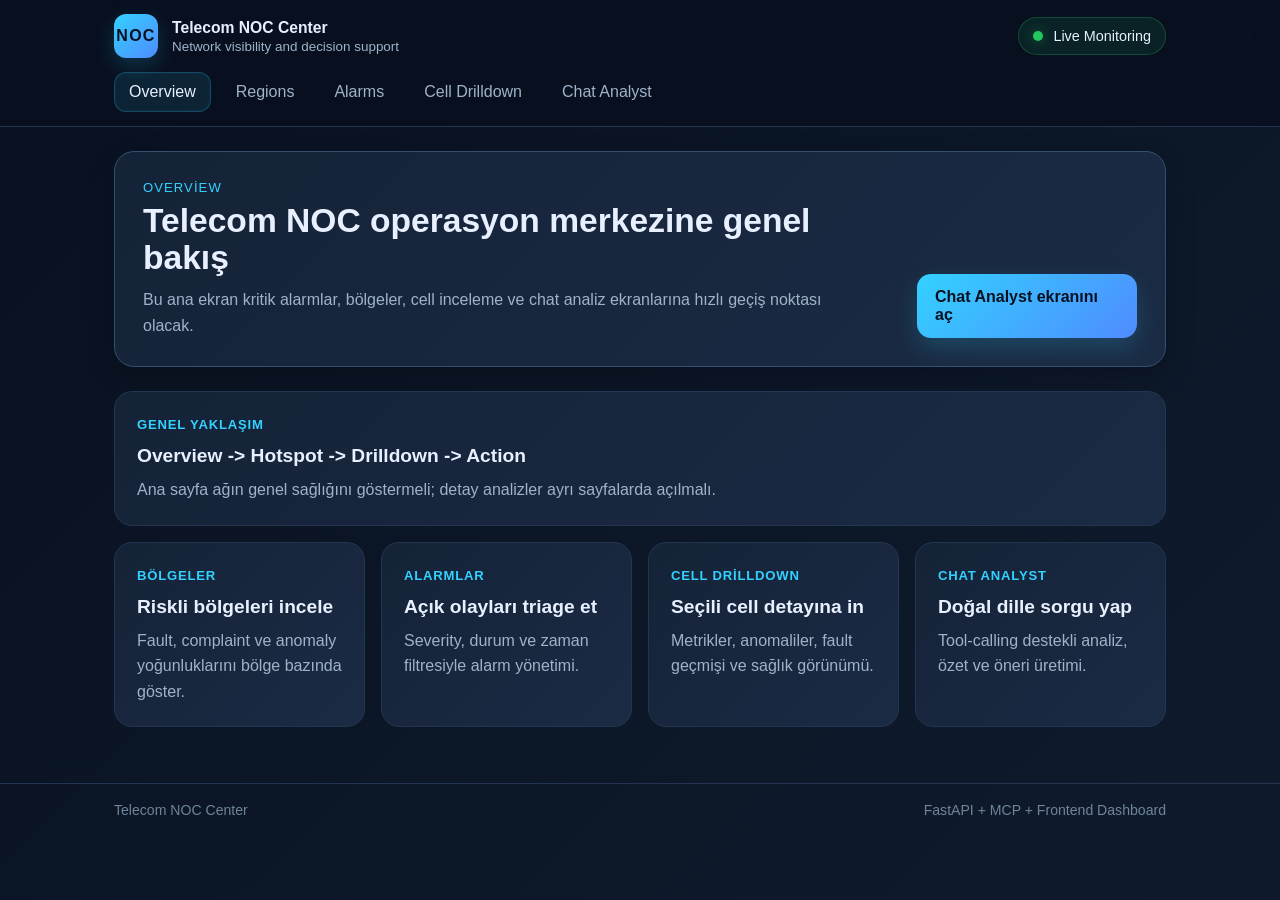
==== frontend/index.html @ d5123ab1 "refactor frontend into multi-page NOC dashboard layout" ====
<!doctype html>
<html lang="tr">

<head>
  <meta charset="UTF-8" />
  <meta name="viewport" content="width=device-width, initial-scale=1.0" />
  <title>Telecom NOC Center - Overview</title>
  <link rel="stylesheet" href="./style.css" />
</head>

<body>
  <div id="siteHeader"></div>

  <main class="container">
    <header class="page-hero">
      <div>
        <p class="eyebrow">Overview</p>
        <h1 class="page-title">Telecom NOC operasyon merkezine genel bakış</h1>
        <p class="page-description">
          Bu ana ekran kritik alarmlar, bölgeler, cell inceleme ve chat analiz ekranlarına hızlı geçiş noktası olacak.
        </p>
      </div>
      <a class="hero-link" href="./chat.html">Chat Analyst ekranını aç</a>
    </header>

    <section class="overview-grid">
      <article class="overview-card overview-card-wide">
        <p class="overview-card-label">Genel yaklaşım</p>
        <h2>Overview -> Hotspot -> Drilldown -> Action</h2>
        <p>
          Ana sayfa ağın genel sağlığını göstermeli; detay analizler ayrı sayfalarda açılmalı.
        </p>
      </article>

      <a class="overview-card page-link-card" href="./regions.html">
        <p class="overview-card-label">Bölgeler</p>
        <h2>Riskli bölgeleri incele</h2>
        <p>Fault, complaint ve anomaly yoğunluklarını bölge bazında göster.</p>
      </a>

      <a class="overview-card page-link-card" href="./alarms.html">
        <p class="overview-card-label">Alarmlar</p>
        <h2>Açık olayları triage et</h2>
        <p>Severity, durum ve zaman filtresiyle alarm yönetimi.</p>
      </a>

      <a class="overview-card page-link-card" href="./cell.html">
        <p class="overview-card-label">Cell Drilldown</p>
        <h2>Seçili cell detayına in</h2>
        <p>Metrikler, anomaliler, fault geçmişi ve sağlık görünümü.</p>
      </a>

      <a class="overview-card page-link-card" href="./chat.html">
        <p class="overview-card-label">Chat Analyst</p>
        <h2>Doğal dille sorgu yap</h2>
        <p>Tool-calling destekli analiz, özet ve öneri üretimi.</p>
      </a>
    </section>
  </main>

  <div id="siteFooter"></div>

  <script src="./js/main.js"></script>
</body>

</html>
---- frontend/style.css ----
* {
  box-sizing: border-box;
}

:root {
  --bg-main: #081120;
  --bg-surface: #0f1b2d;
  --bg-panel: #152338;
  --bg-panel-2: #1b2b44;
  --bg-panel-3: #24364f;

  --text-primary: #e8f0ff;
  --text-secondary: #9fb3c8;
  --text-muted: #6f849a;

  --accent-cyan: #33d1ff;
  --accent-blue: #4f8cff;
  --accent-indigo: #7a8cff;

  --success: #22c55e;
  --warning: #f59e0b;
  --major: #f97316;
  --critical: #ef4444;

  --border: #24364f;
  --border-strong: #35506f;

  --glow-cyan: rgba(51, 209, 255, 0.18);
  --glow-red: rgba(239, 68, 68, 0.18);
  --glow-orange: rgba(249, 115, 22, 0.18);
}

body {
  margin: 0;
  font-family: 'Segoe UI', Tahoma, Geneva, Verdana, sans-serif;
  background: linear-gradient(135deg, var(--bg-main) 0%, var(--bg-surface) 100%);
  color: var(--text-primary);
  min-height: 100vh;
}

.site-header {
  position: sticky;
  top: 0;
  z-index: 50;
  backdrop-filter: blur(12px);
  background: rgba(8, 17, 32, 0.88);
  border-bottom: 1px solid var(--border);
}

.site-header-inner {
  max-width: 1100px;
  margin: 0 auto;
  padding: 14px 24px;
  display: flex;
  align-items: center;
  justify-content: space-between;
  gap: 16px;
}

.brand {
  display: flex;
  align-items: center;
  gap: 14px;
  text-decoration: none;
  color: var(--text-primary);
}

.brand-mark {
  width: 44px;
  height: 44px;
  display: inline-flex;
  align-items: center;
  justify-content: center;
  border-radius: 12px;
  background: linear-gradient(135deg, var(--accent-cyan) 0%, var(--accent-blue) 100%);
  color: var(--bg-main);
  font-weight: 800;
  letter-spacing: 0.08em;
  box-shadow: 0 8px 20px var(--glow-cyan);
}

.brand-copy {
  display: flex;
  flex-direction: column;
  gap: 2px;
}

.brand-copy strong {
  font-size: 0.98rem;
}

.brand-copy span {
  font-size: 0.84rem;
  color: var(--text-secondary);
}

.status-chip {
  display: inline-flex;
  align-items: center;
  gap: 10px;
  padding: 10px 14px;
  border-radius: 999px;
  border: 1px solid rgba(34, 197, 94, 0.28);
  background: rgba(34, 197, 94, 0.1);
  color: var(--text-primary);
  font-size: 0.9rem;
}

.status-dot {
  width: 10px;
  height: 10px;
  border-radius: 50%;
  background: var(--success);
  box-shadow: 0 0 14px rgba(34, 197, 94, 0.5);
}

.top-nav {
  max-width: 1100px;
  margin: 0 auto;
  padding: 0 24px 14px;
  display: flex;
  flex-wrap: wrap;
  gap: 10px;
}

.top-nav a {
  text-decoration: none;
  color: var(--text-secondary);
  padding: 10px 14px;
  border-radius: 12px;
  border: 1px solid transparent;
  transition: all 0.2s ease;
}

.top-nav a:hover,
.top-nav a.active {
  color: var(--text-primary);
  background: rgba(51, 209, 255, 0.1);
  border-color: rgba(51, 209, 255, 0.22);
  box-shadow: inset 0 0 0 1px rgba(51, 209, 255, 0.04);
}

.container {
  max-width: 1100px;
  margin: 0 auto;
  padding: 24px;
}

.page-hero {
  display: flex;
  justify-content: space-between;
  align-items: flex-end;
  gap: 24px;
  padding: 28px;
  margin-bottom: 24px;
  background: linear-gradient(135deg, var(--bg-panel) 0%, var(--bg-panel-2) 100%);
  border: 1px solid var(--border-strong);
  border-radius: 20px;
  box-shadow: 0 10px 30px rgba(0, 0, 0, 0.2);
}

.eyebrow {
  margin: 0 0 8px;
  color: var(--accent-cyan);
  font-size: 0.82rem;
  letter-spacing: 0.08em;
  text-transform: uppercase;
}

.page-title {
  margin: 0 0 10px;
  font-size: 2.1rem;
  line-height: 1.1;
}

.page-description {
  margin: 0;
  max-width: 700px;
  color: var(--text-secondary);
  line-height: 1.6;
}

.hero-link {
  display: inline-flex;
  align-items: center;
  justify-content: center;
  min-width: 220px;
  padding: 14px 18px;
  border-radius: 14px;
  text-decoration: none;
  color: var(--bg-main);
  background: linear-gradient(135deg, var(--accent-cyan) 0%, var(--accent-blue) 100%);
  font-weight: 700;
  box-shadow: 0 10px 24px var(--glow-cyan);
}

.overview-grid {
  display: grid;
  grid-template-columns: repeat(auto-fit, minmax(240px, 1fr));
  gap: 16px;
}

.overview-card {
  display: block;
  padding: 22px;
  border-radius: 18px;
  background: linear-gradient(135deg, var(--bg-panel) 0%, var(--bg-panel-2) 100%);
  border: 1px solid var(--border);
  color: var(--text-primary);
  text-decoration: none;
  transition: transform 0.2s ease, border-color 0.2s ease, box-shadow 0.2s ease;
}

.overview-card:hover {
  transform: translateY(-2px);
  border-color: var(--border-strong);
  box-shadow: 0 14px 28px rgba(0, 0, 0, 0.18);
}

.overview-card h2 {
  margin: 0 0 10px;
  font-size: 1.2rem;
}

.overview-card p {
  margin: 0;
  color: var(--text-secondary);
  line-height: 1.6;
}

.overview-card-label {
  margin-bottom: 10px !important;
  color: var(--accent-cyan) !important;
  font-size: 0.82rem;
  font-weight: 700;
  letter-spacing: 0.06em;
  text-transform: uppercase;
}

.overview-card-wide {
  grid-column: 1 / -1;
}

.page-link-card {
  cursor: pointer;
}

.site-footer {
  border-top: 1px solid var(--border);
  margin-top: 32px;
}

.site-footer-inner {
  max-width: 1100px;
  margin: 0 auto;
  padding: 18px 24px 28px;
  display: flex;
  justify-content: space-between;
  gap: 12px;
  color: var(--text-muted);
  font-size: 0.88rem;
}

.header {
  text-align: center;
  margin-bottom: 24px;
  padding: 20px;
  background: linear-gradient(135deg, var(--bg-panel) 0%, var(--bg-panel-2) 100%);
  border-radius: 16px;
  border: 1px solid var(--border-strong);
  box-shadow: 0 10px 30px var(--glow-cyan);
}

h1 {
  margin: 0 0 8px;
  font-size: 2rem;
  font-weight: 600;
}

.subtitle {
  margin: 0;
  opacity: 0.9;
  font-size: 1rem;
}

.examples {
  display: flex;
  flex-wrap: wrap;
  gap: 8px;
  margin-bottom: 16px;
  padding: 12px;
  background: rgba(21, 35, 56, 0.92);
  border: 1px solid var(--border);
  border-radius: 12px;
  align-items: center;
}

.example-label {
  font-size: 0.9rem;
  opacity: 0.8;
  margin-right: 8px;
}

.example-btn {
  background: rgba(51, 209, 255, 0.1);
  border: 1px solid rgba(51, 209, 255, 0.24);
  color: var(--accent-cyan);
  padding: 6px 12px;
  border-radius: 20px;
  cursor: pointer;
  font-size: 0.85rem;
  transition: all 0.2s;
}

.example-btn:hover {
  background: rgba(51, 209, 255, 0.16);
  border-color: rgba(51, 209, 255, 0.42);
  transform: translateY(-1px);
}

.chat-box {
  height: 550px;
  overflow-y: auto;
  border: 1px solid var(--border);
  border-radius: 16px;
  background: var(--bg-surface);
  padding: 16px;
  margin-bottom: 16px;
  box-shadow: inset 0 2px 10px rgba(0, 0, 0, 0.3);
}

.chat-box::-webkit-scrollbar {
  width: 8px;
}

.chat-box::-webkit-scrollbar-track {
  background: var(--bg-panel);
  border-radius: 4px;
}

.chat-box::-webkit-scrollbar-thumb {
  background: var(--accent-blue);
  border-radius: 4px;
}

.msg {
  border-radius: 12px;
  padding: 12px 16px;
  margin: 12px 0;
  line-height: 1.5;
  animation: slideIn 0.3s ease-out;
}

@keyframes slideIn {
  from {
    opacity: 0;
    transform: translateY(10px);
  }

  to {
    opacity: 1;
    transform: translateY(0);
  }
}

.user {
  background: linear-gradient(135deg, var(--bg-panel-2) 0%, var(--accent-blue) 100%);
  margin-left: 20%;
  box-shadow: 0 2px 8px var(--glow-cyan);
}

.bot {
  background: var(--bg-panel);
  margin-right: 20%;
  border: 1px solid var(--border);
}

.summary {
  background: linear-gradient(135deg, rgba(34, 197, 94, 0.22) 0%, rgba(34, 197, 94, 0.12) 100%);
  padding: 16px;
  border-radius: 12px;
  margin: 16px 0;
  border: 1px solid rgba(34, 197, 94, 0.25);
  border-left: 4px solid var(--success);
  box-shadow: 0 2px 8px rgba(34, 197, 94, 0.16);
}

.summary-title {
  font-weight: 600;
  font-size: 1.1rem;
  margin-bottom: 8px;
  display: flex;
  align-items: center;
  gap: 8px;
}

.summary-text {
  opacity: 0.95;
  font-size: 0.95rem;
}

.anomaly-grid {
  display: grid;
  grid-template-columns: repeat(auto-fill, minmax(320px, 1fr));
  gap: 12px;
  margin-top: 12px;
}

.anomaly-card {
  background: linear-gradient(135deg, var(--bg-panel) 0%, var(--bg-panel-2) 100%);
  border-radius: 12px;
  padding: 16px;
  border-left: 4px solid;
  box-shadow: 0 2px 8px rgba(0, 0, 0, 0.3);
  transition: transform 0.2s;
}

.anomaly-card:hover {
  transform: translateY(-2px);
}

.anomaly-card.critical {
  border-left-color: var(--critical);
  background: linear-gradient(135deg, rgba(239, 68, 68, 0.2) 0%, rgba(127, 29, 29, 0.45) 100%);
}

.anomaly-card.major {
  border-left-color: var(--major);
  background: linear-gradient(135deg, rgba(249, 115, 22, 0.18) 0%, rgba(124, 45, 18, 0.42) 100%);
}

.anomaly-card.minor {
  border-left-color: var(--warning);
  background: linear-gradient(135deg, rgba(245, 158, 11, 0.16) 0%, rgba(113, 63, 18, 0.38) 100%);
}

.anomaly-card.warning {
  border-left-color: var(--accent-blue);
  background: linear-gradient(135deg, var(--bg-panel) 0%, var(--bg-panel-3) 100%);
}

.anomaly-header {
  display: flex;
  justify-content: space-between;
  align-items: center;
  margin-bottom: 12px;
}

.cell-id {
  font-weight: 600;
  font-size: 1.1rem;
  color: var(--accent-cyan);
  display: block;
  margin-bottom: 4px;
}

.region-tag {
  font-size: 0.85rem;
  color: var(--text-secondary);
  font-weight: 400;
}

.severity-badge {
  padding: 4px 10px;
  border-radius: 12px;
  font-size: 0.75rem;
  font-weight: 600;
  text-transform: uppercase;
}

.severity-badge.critical {
  background: var(--critical);
  color: var(--text-primary);
}

.severity-badge.major {
  background: var(--major);
  color: var(--text-primary);
}

.severity-badge.minor {
  background: var(--warning);
  color: var(--bg-main);
}

.severity-badge.warning {
  background: var(--accent-blue);
  color: var(--text-primary);
}

.anomaly-info {
  font-size: 0.9rem;
  line-height: 1.6;
}

.info-row {
  display: flex;
  margin: 6px 0;
  gap: 8px;
}

.info-label {
  opacity: 0.7;
  min-width: 100px;
}

.info-value {
  font-weight: 500;
  color: #93c5fd;
}

.root-cause {
  margin-top: 12px;
  padding: 10px;
  background: rgba(0, 0, 0, 0.3);
  border-radius: 8px;
  font-size: 0.85rem;
  border-left: 3px solid #f59e0b;
}

.root-cause-label {
  font-weight: 600;
  color: #fbbf24;
  margin-bottom: 4px;
}

.triggered-metrics {
  display: flex;
  flex-wrap: wrap;
  gap: 6px;
  margin-top: 8px;
}

.metric-tag {
  background: rgba(59, 130, 246, 0.2);
  border: 1px solid rgba(59, 130, 246, 0.4);
  padding: 4px 8px;
  border-radius: 6px;
  font-size: 0.75rem;
  color: #93c5fd;
  transition: all 0.2s;
}

.metric-tag.highlighted {
  background: rgba(251, 191, 36, 0.3);
  border: 2px solid #fbbf24;
  color: #fde047;
  font-weight: 600;
  transform: scale(1.05);
}

.metric-highlight {
  background: linear-gradient(135deg, rgba(251, 191, 36, 0.2) 0%, rgba(245, 158, 11, 0.2) 100%);
  border: 2px solid #fbbf24;
  border-radius: 10px;
  padding: 12px;
  margin-bottom: 12px;
  text-align: center;
}

.metric-highlight-label {
  font-size: 0.85rem;
  color: #fbbf24;
  font-weight: 600;
  margin-bottom: 4px;
  text-transform: uppercase;
  letter-spacing: 0.5px;
}

.metric-highlight-value {
  font-size: 1.5rem;
  font-weight: 700;
  color: #fde047;
}

.no-data {
  text-align: center;
  padding: 40px;
  opacity: 0.6;
  font-size: 1.1rem;
}

.chat-form {
  display: grid;
  grid-template-columns: 1fr 80px 120px;
  gap: 10px;
  background: #1a2738;
  padding: 16px;
  border-radius: 16px;
  box-shadow: 0 -2px 10px rgba(0, 0, 0, 0.3);
}

input {
  border-radius: 10px;
  border: 2px solid #2f4371;
  padding: 12px 16px;
  background: #0f1825;
  color: #eaf0ff;
  font-size: 0.95rem;
  transition: border-color 0.2s;
}

input:focus {
  outline: none;
  border-color: #3b82f6;
}

input::placeholder {
  color: #6b7280;
}

button {
  background: linear-gradient(135deg, #2563eb 0%, #3b82f6 100%);
  color: #fff;
  cursor: pointer;
  border: none;
  border-radius: 10px;
  padding: 12px 20px;
  font-weight: 600;
  font-size: 0.95rem;
  transition: all 0.2s;
  display: flex;
  align-items: center;
  justify-content: center;
  gap: 8px;
  box-shadow: 0 2px 8px rgba(59, 130, 246, 0.3);
}

button:hover {
  background: linear-gradient(135deg, #1e40af 0%, #2563eb 100%);
  transform: translateY(-1px);
  box-shadow: 0 4px 12px rgba(59, 130, 246, 0.4);
}

button:active {
  transform: translateY(0);
}

.btn-icon {
  font-size: 1.2rem;
}

.loading {
  display: inline-block;
  width: 16px;
  height: 16px;
  border: 2px solid rgba(255, 255, 255, 0.3);
  border-top-color: white;
  border-radius: 50%;
  animation: spin 0.8s linear infinite;
}

@keyframes spin {
  to {
    transform: rotate(360deg);
  }
}

/* ── Metrik Kartları ─────────────────────────────────────── */
.metric-card {
  background: linear-gradient(135deg, #1e293b 0%, #334155 100%);
  border-radius: 12px;
  padding: 16px;
  border-left: 4px solid #3b82f6;
  box-shadow: 0 2px 8px rgba(0, 0, 0, 0.3);
  transition: transform 0.2s;
}

.metric-card:hover {
  transform: translateY(-2px);
}

.metric-card-header {
  display: flex;
  align-items: center;
  gap: 10px;
  margin-bottom: 12px;
  flex-wrap: wrap;
}

.slice-badge {
  background: rgba(99, 102, 241, 0.3);
  border: 1px solid rgba(99, 102, 241, 0.5);
  color: #a5b4fc;
  padding: 2px 8px;
  border-radius: 10px;
  font-size: 0.75rem;
  font-weight: 600;
}

.metric-time {
  margin-left: auto;
  font-size: 0.78rem;
  color: #64748b;
}

.metric-rows {
  display: flex;
  flex-direction: column;
  gap: 6px;
  margin-top: 8px;
}

.metric-row {
  display: flex;
  justify-content: space-between;
  align-items: center;
  padding: 6px 10px;
  border-radius: 8px;
  background: rgba(255, 255, 255, 0.04);
  font-size: 0.88rem;
}

.metric-row-main {
  background: rgba(251, 191, 36, 0.15);
  border: 1px solid rgba(251, 191, 36, 0.4);
}

.metric-row-label {
  color: #94a3b8;
}

.metric-row-value {
  font-weight: 600;
  color: #e2e8f0;
}

.metric-row-main .metric-row-label {
  color: #fbbf24;
}

.metric-row-main .metric-row-value {
  color: #fde047;
  font-size: 1rem;
}

/* ── Bölge Sıralaması ────────────────────────────────────── */
.region-ranking {
  display: flex;
  flex-direction: column;
  gap: 12px;
  margin-top: 12px;
}

.rank-row {
  background: linear-gradient(135deg, #1e293b 0%, #334155 100%);
  border-radius: 12px;
  padding: 14px 16px;
  border-left: 4px solid #f59e0b;
}

.rank-header {
  display: flex;
  align-items: center;
  gap: 10px;
  margin-bottom: 8px;
}

.rank-medal {
  font-size: 1.3rem;
  min-width: 28px;
}

.rank-region {
  font-weight: 600;
  font-size: 1rem;
  color: #e2e8f0;
  flex: 1;
}

.rank-count {
  font-weight: 700;
  color: #fbbf24;
  font-size: 0.95rem;
}

.rank-bar-bg {
  background: rgba(255, 255, 255, 0.08);
  border-radius: 6px;
  height: 8px;
  overflow: hidden;
  margin-bottom: 8px;
}

.rank-bar {
  height: 100%;
  background: linear-gradient(90deg, #f59e0b, #fbbf24);
  border-radius: 6px;
  transition: width 0.6s ease;
}

.rank-breakdown {
  display: flex;
  gap: 8px;
  flex-wrap: wrap;
}

.rank-badge {
  padding: 3px 8px;
  border-radius: 8px;
  font-size: 0.75rem;
  font-weight: 600;
}

.rank-badge.critical {
  background: rgba(220, 38, 38, 0.3);
  color: #fca5a5;
}

.rank-badge.major {
  background: rgba(245, 158, 11, 0.3);
  color: #fcd34d;
}

.rank-badge.minor {
  background: rgba(234, 179, 8, 0.3);
  color: #fde047;
}

/* ── Şikayet Kartı ───────────────────────────────────────── */
.complaint-card {
  display: flex;
  align-items: flex-start;
  gap: 12px;
  background: linear-gradient(135deg, #1e293b 0%, #2d3f5f 100%);
  border-radius: 12px;
  padding: 14px 16px;
  border-left: 4px solid #3b82f6;
  box-shadow: 0 2px 8px rgba(0, 0, 0, 0.3);
  transition: transform 0.2s;
}

.complaint-card:hover {
  transform: translateY(-2px);
}

.complaint-icon {
  font-size: 1.5rem;
  margin-top: 2px;
}

.complaint-body {
  flex: 1;
}

.complaint-issue {
  font-weight: 600;
  font-size: 0.95rem;
  color: #e2e8f0;
  margin-bottom: 6px;
}

.complaint-meta {
  display: flex;
  flex-wrap: wrap;
  gap: 10px;
  font-size: 0.78rem;
  color: #64748b;
}

/* ── Şikayet Nedeni Sıralaması ───────────────────────────── */
.issue-ranking {
  display: flex;
  flex-direction: column;
  gap: 10px;
  margin-top: 12px;
}

.issue-row {
  background: linear-gradient(135deg, #1e293b 0%, #334155 100%);
  border-radius: 12px;
  padding: 14px 16px;
  border-left: 4px solid #3b82f6;
}

.issue-header {
  display: flex;
  align-items: center;
  gap: 8px;
  margin-bottom: 8px;
}

.issue-icon {
  font-size: 1.1rem;
}

.issue-name {
  flex: 1;
  font-weight: 600;
  color: #e2e8f0;
  font-size: 0.95rem;
}

.issue-count {
  font-weight: 700;
  color: #60a5fa;
  font-size: 0.9rem;
}

.issue-bar {
  height: 100%;
  background: linear-gradient(90deg, #3b82f6, #60a5fa);
  border-radius: 6px;
  transition: width 0.6s ease;
}

.issue-dates {
  font-size: 0.75rem;
  color: #475569;
  margin-top: 6px;
}

/* ── Bölgeye Göre İstasyon Grupları ─────────────────────── */
.station-region-list {
  display: flex;
  flex-direction: column;
  gap: 10px;
  margin-top: 12px;
}

.station-region-block {
  background: linear-gradient(135deg, #1e293b 0%, #334155 100%);
  border-radius: 12px;
  padding: 14px 16px;
  border-left: 4px solid #3b82f6;
}

.station-region-header {
  display: flex;
  justify-content: space-between;
  align-items: center;
  margin-bottom: 10px;
  flex-wrap: wrap;
  gap: 8px;
}

.station-region-name {
  font-weight: 600;
  font-size: 1rem;
  color: #e2e8f0;
}

.station-region-badge {
  padding: 4px 10px;
  border-radius: 10px;
  font-size: 0.78rem;
  font-weight: 600;
}

.station-chips {
  display: flex;
  flex-wrap: wrap;
  gap: 6px;
}

.station-chip {
  background: rgba(59, 130, 246, 0.15);
  border: 1px solid rgba(59, 130, 246, 0.35);
  color: #93c5fd;
  padding: 4px 10px;
  border-radius: 8px;
  font-size: 0.8rem;
  font-weight: 500;
}
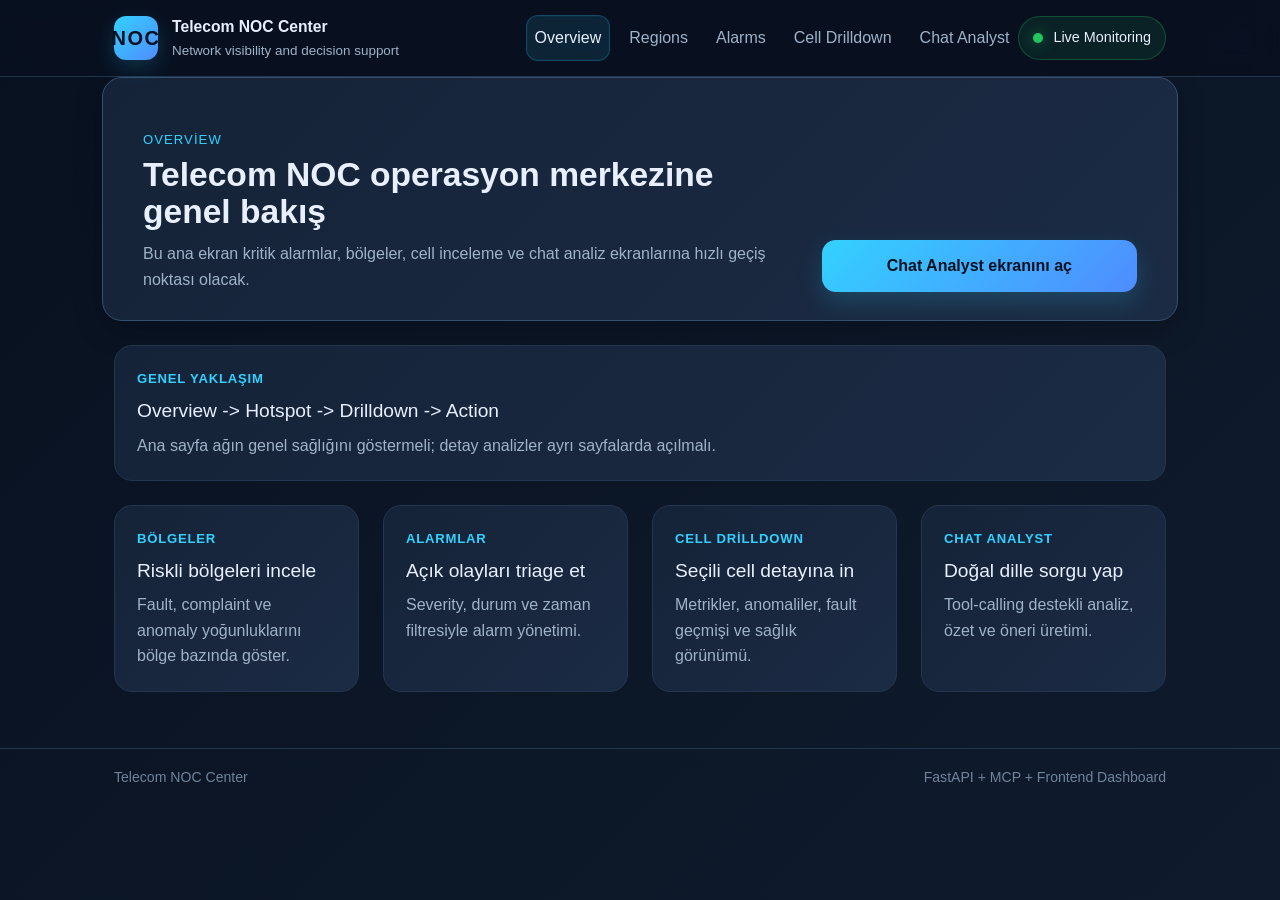
==== commit 6e9ace73: "refactor frontend added boostrap5" ====
--- a/frontend/index.html
+++ b/frontend/index.html
@@ -5,61 +5,78 @@
   <meta charset="UTF-8" />
   <meta name="viewport" content="width=device-width, initial-scale=1.0" />
   <title>Telecom NOC Center - Overview</title>
+  <link
+    href="https://cdn.jsdelivr.net/npm/bootstrap@5.3.3/dist/css/bootstrap.min.css"
+    rel="stylesheet"
+  />
   <link rel="stylesheet" href="./style.css" />
 </head>
 
 <body>
   <div id="siteHeader"></div>
 
-  <main class="container">
-    <header class="page-hero">
-      <div>
+  <main class="container py-4">
+    <header class="page-hero row align-items-end g-4">
+      <div class="col-lg-8">
         <p class="eyebrow">Overview</p>
         <h1 class="page-title">Telecom NOC operasyon merkezine genel bakış</h1>
         <p class="page-description">
           Bu ana ekran kritik alarmlar, bölgeler, cell inceleme ve chat analiz ekranlarına hızlı geçiş noktası olacak.
         </p>
       </div>
-      <a class="hero-link" href="./chat.html">Chat Analyst ekranını aç</a>
+      <div class="col-lg-4 d-flex justify-content-lg-end">
+        <a class="hero-link w-100 w-lg-auto" href="./chat.html">Chat Analyst ekranını aç</a>
+      </div>
     </header>
 
-    <section class="overview-grid">
-      <article class="overview-card overview-card-wide">
-        <p class="overview-card-label">Genel yaklaşım</p>
-        <h2>Overview -> Hotspot -> Drilldown -> Action</h2>
-        <p>
-          Ana sayfa ağın genel sağlığını göstermeli; detay analizler ayrı sayfalarda açılmalı.
-        </p>
-      </article>
+    <section class="row g-4">
+      <div class="col-12">
+        <article class="overview-card">
+          <p class="overview-card-label">Genel yaklaşım</p>
+          <h2>Overview -> Hotspot -> Drilldown -> Action</h2>
+          <p>
+            Ana sayfa ağın genel sağlığını göstermeli; detay analizler ayrı sayfalarda açılmalı.
+          </p>
+        </article>
+      </div>
 
-      <a class="overview-card page-link-card" href="./regions.html">
-        <p class="overview-card-label">Bölgeler</p>
-        <h2>Riskli bölgeleri incele</h2>
-        <p>Fault, complaint ve anomaly yoğunluklarını bölge bazında göster.</p>
-      </a>
+      <div class="col-md-6 col-xl-3">
+        <a class="overview-card page-link-card h-100" href="./regions.html">
+          <p class="overview-card-label">Bölgeler</p>
+          <h2>Riskli bölgeleri incele</h2>
+          <p>Fault, complaint ve anomaly yoğunluklarını bölge bazında göster.</p>
+        </a>
+      </div>
 
-      <a class="overview-card page-link-card" href="./alarms.html">
-        <p class="overview-card-label">Alarmlar</p>
-        <h2>Açık olayları triage et</h2>
-        <p>Severity, durum ve zaman filtresiyle alarm yönetimi.</p>
-      </a>
+      <div class="col-md-6 col-xl-3">
+        <a class="overview-card page-link-card h-100" href="./alarms.html">
+          <p class="overview-card-label">Alarmlar</p>
+          <h2>Açık olayları triage et</h2>
+          <p>Severity, durum ve zaman filtresiyle alarm yönetimi.</p>
+        </a>
+      </div>
 
-      <a class="overview-card page-link-card" href="./cell.html">
-        <p class="overview-card-label">Cell Drilldown</p>
-        <h2>Seçili cell detayına in</h2>
-        <p>Metrikler, anomaliler, fault geçmişi ve sağlık görünümü.</p>
-      </a>
+      <div class="col-md-6 col-xl-3">
+        <a class="overview-card page-link-card h-100" href="./cell.html">
+          <p class="overview-card-label">Cell Drilldown</p>
+          <h2>Seçili cell detayına in</h2>
+          <p>Metrikler, anomaliler, fault geçmişi ve sağlık görünümü.</p>
+        </a>
+      </div>
 
-      <a class="overview-card page-link-card" href="./chat.html">
-        <p class="overview-card-label">Chat Analyst</p>
-        <h2>Doğal dille sorgu yap</h2>
-        <p>Tool-calling destekli analiz, özet ve öneri üretimi.</p>
-      </a>
+      <div class="col-md-6 col-xl-3">
+        <a class="overview-card page-link-card h-100" href="./chat.html">
+          <p class="overview-card-label">Chat Analyst</p>
+          <h2>Doğal dille sorgu yap</h2>
+          <p>Tool-calling destekli analiz, özet ve öneri üretimi.</p>
+        </a>
+      </div>
     </section>
   </main>
 
   <div id="siteFooter"></div>
 
+  <script src="https://cdn.jsdelivr.net/npm/bootstrap@5.3.3/dist/js/bootstrap.bundle.min.js"></script>
   <script src="./js/main.js"></script>
 </body>
 
--- a/frontend/style.css
+++ b/frontend/style.css
@@ -50,11 +50,7 @@
 .site-header-inner {
   max-width: 1100px;
   margin: 0 auto;
-  padding: 14px 24px;
-  display: flex;
-  align-items: center;
-  justify-content: space-between;
-  gap: 16px;
+  padding: 10px 24px;
 }
 
 .brand {
@@ -62,6 +58,10 @@
   align-items: center;
   gap: 14px;
   text-decoration: none;
+  color: var(--text-primary);
+}
+
+.brand:hover {
   color: var(--text-primary);
 }
 
@@ -106,6 +106,23 @@
   font-size: 0.9rem;
 }
 
+.noc-navbar {
+  padding: 0;
+}
+
+.noc-navbar-toggler {
+  border-color: var(--border);
+  background: rgba(51, 209, 255, 0.08);
+}
+
+.noc-navbar-toggler:focus {
+  box-shadow: 0 0 0 0.2rem rgba(51, 209, 255, 0.18);
+}
+
+.noc-navbar .navbar-toggler-icon {
+  filter: invert(1) brightness(1.6);
+}
+
 .status-dot {
   width: 10px;
   height: 10px;
@@ -115,15 +132,13 @@
 }
 
 .top-nav {
-  max-width: 1100px;
-  margin: 0 auto;
-  padding: 0 24px 14px;
   display: flex;
   flex-wrap: wrap;
   gap: 10px;
 }
 
-.top-nav a {
+.top-nav a,
+.top-nav .nav-link {
   text-decoration: none;
   color: var(--text-secondary);
   padding: 10px 14px;
@@ -133,7 +148,9 @@
 }
 
 .top-nav a:hover,
-.top-nav a.active {
+.top-nav a.active,
+.top-nav .nav-link:hover,
+.top-nav .nav-link.active {
   color: var(--text-primary);
   background: rgba(51, 209, 255, 0.1);
   border-color: rgba(51, 209, 255, 0.22);
@@ -147,10 +164,6 @@
 }
 
 .page-hero {
-  display: flex;
-  justify-content: space-between;
-  align-items: flex-end;
-  gap: 24px;
   padding: 28px;
   margin-bottom: 24px;
   background: linear-gradient(135deg, var(--bg-panel) 0%, var(--bg-panel-2) 100%);
@@ -194,6 +207,11 @@
   box-shadow: 0 10px 24px var(--glow-cyan);
 }
 
+.hero-link:hover {
+  color: var(--bg-main);
+  transform: translateY(-1px);
+}
+
 .overview-grid {
   display: grid;
   grid-template-columns: repeat(auto-fit, minmax(240px, 1fr));
@@ -245,6 +263,10 @@
   cursor: pointer;
 }
 
+.page-link-card.h-100 {
+  display: block;
+}
+
 .site-footer {
   border-top: 1px solid var(--border);
   margin-top: 32px;
@@ -259,6 +281,29 @@
   gap: 12px;
   color: var(--text-muted);
   font-size: 0.88rem;
+}
+
+@media (max-width: 991.98px) {
+  .site-header-inner {
+    padding: 10px 16px;
+  }
+
+  .top-nav {
+    padding-top: 14px;
+    gap: 8px;
+  }
+
+  .top-nav .nav-link {
+    width: 100%;
+  }
+
+  .page-hero {
+    padding: 22px;
+  }
+
+  .page-title {
+    font-size: 1.8rem;
+  }
 }
 
 .header {
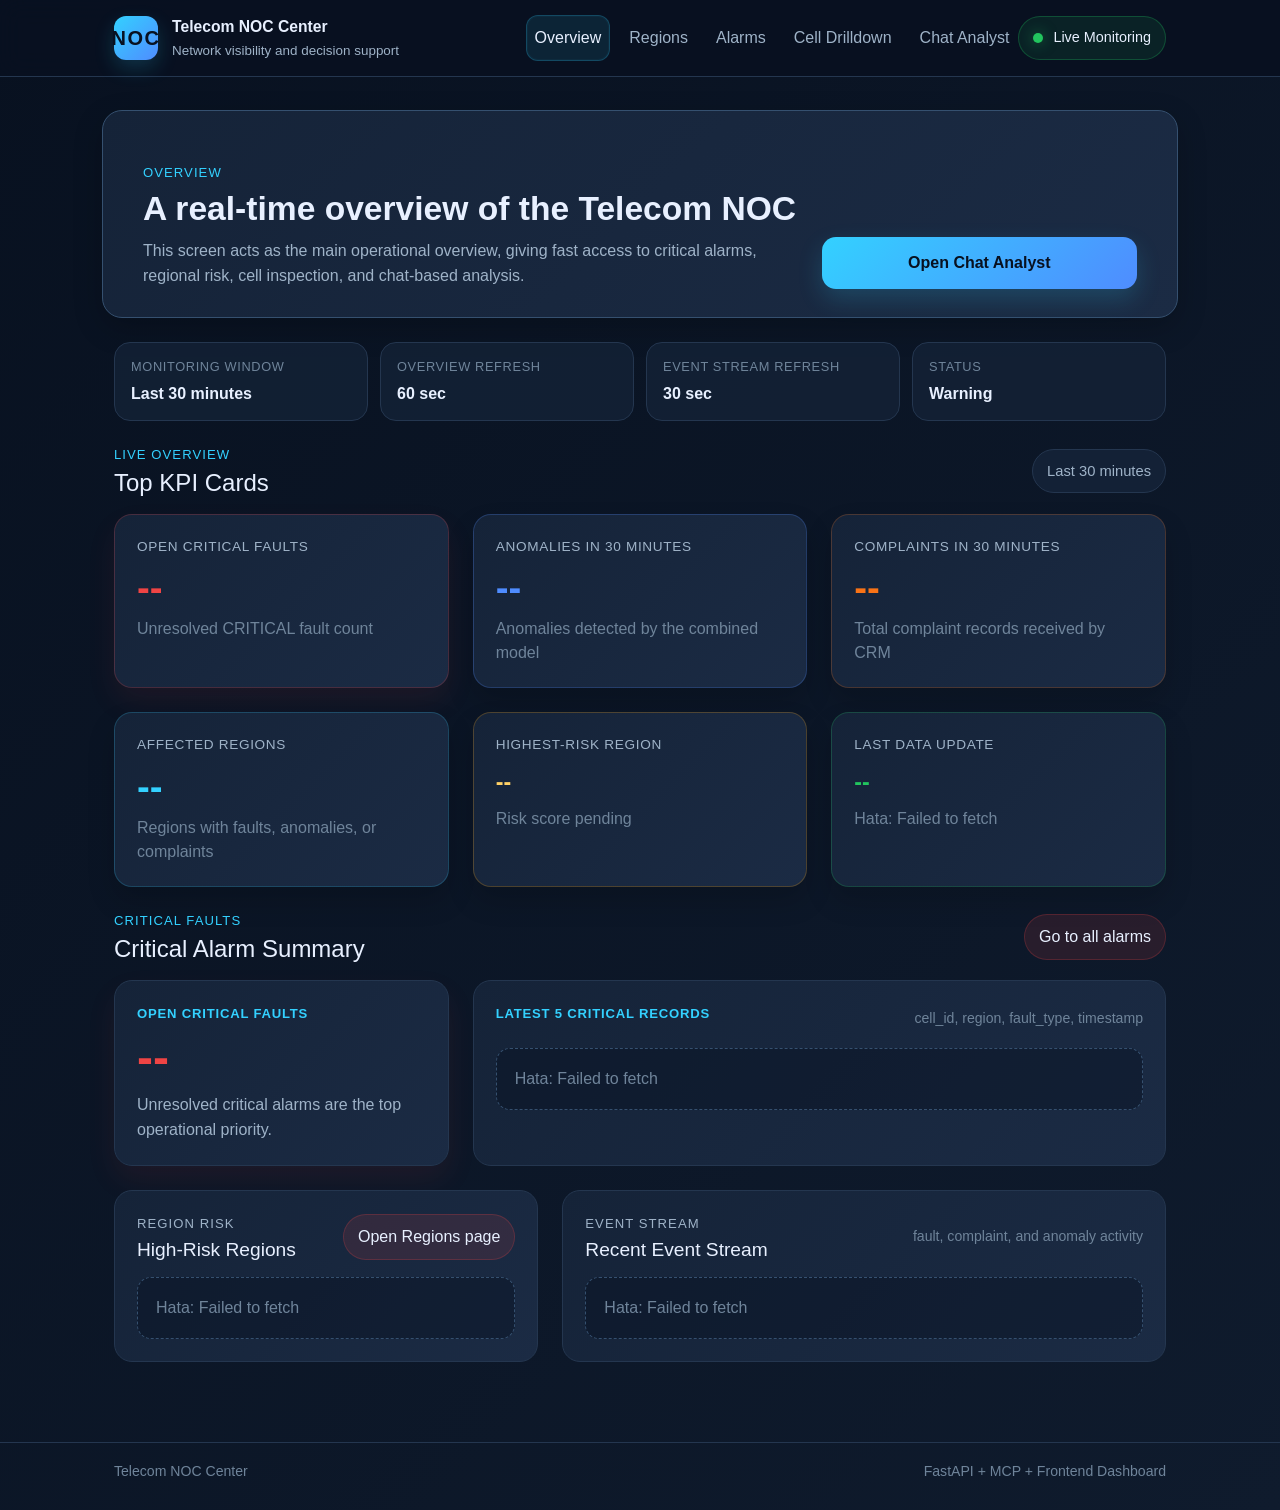
==== commit a008151c: "feat(frontend): add live KPI, alarms, region risk and event stream to homepage" ====
--- a/frontend/index.html
+++ b/frontend/index.html
@@ -1,83 +1,238 @@
 <!doctype html>
-<html lang="tr">
-
-<head>
-  <meta charset="UTF-8" />
-  <meta name="viewport" content="width=device-width, initial-scale=1.0" />
-  <title>Telecom NOC Center - Overview</title>
-  <link
-    href="https://cdn.jsdelivr.net/npm/bootstrap@5.3.3/dist/css/bootstrap.min.css"
-    rel="stylesheet"
-  />
-  <link rel="stylesheet" href="./style.css" />
-</head>
-
-<body>
-  <div id="siteHeader"></div>
-
-  <main class="container py-4">
-    <header class="page-hero row align-items-end g-4">
-      <div class="col-lg-8">
-        <p class="eyebrow">Overview</p>
-        <h1 class="page-title">Telecom NOC operasyon merkezine genel bakış</h1>
-        <p class="page-description">
-          Bu ana ekran kritik alarmlar, bölgeler, cell inceleme ve chat analiz ekranlarına hızlı geçiş noktası olacak.
-        </p>
+<html lang="en">
+  <head>
+    <meta charset="UTF-8" />
+    <meta name="viewport" content="width=device-width, initial-scale=1.0" />
+    <title>Telecom NOC Center - Overview</title>
+    <link
+      href="https://cdn.jsdelivr.net/npm/bootstrap@5.3.3/dist/css/bootstrap.min.css"
+      rel="stylesheet"
+    />
+    <link rel="stylesheet" href="./style.css" />
+  </head>
+
+  <body>
+    <div id="siteHeader"></div>
+
+    <main class="container py-4">
+      <header class="page-hero row align-items-end g-4">
+        <div class="col-lg-8">
+          <p class="eyebrow">Overview</p>
+          <h1 class="page-title">A real-time overview of the Telecom NOC</h1>
+          <p class="page-description">
+            This screen acts as the main operational overview, giving fast access
+            to critical alarms, regional risk, cell inspection, and chat-based analysis.
+          </p>
+        </div>
+        <div class="col-lg-4 d-flex justify-content-lg-end">
+          <a class="hero-link w-100 w-lg-auto" href="./chat.html">Open Chat Analyst</a>
+        </div>
+      </header>
+
+      <section class="ops-strip mb-4">
+        <div class="ops-strip-item">
+          <span class="ops-strip-label">Monitoring Window</span>
+          <strong>Last 30 minutes</strong>
+        </div>
+        <div class="ops-strip-item">
+          <span class="ops-strip-label">Overview Refresh</span>
+          <strong>60 sec</strong>
+        </div>
+        <div class="ops-strip-item">
+          <span class="ops-strip-label">Event Stream Refresh</span>
+          <strong>30 sec</strong>
+        </div>
+        <div class="ops-strip-item">
+          <span class="ops-strip-label">Status</span>
+          <strong data-kpi="overview_live_status">Live</strong>
+        </div>
+      </section>
+
+      <section class="mb-4">
+        <div
+          class="d-flex flex-wrap justify-content-between align-items-center gap-3 mb-3"
+        >
+          <div>
+            <p class="eyebrow mb-1">Live Overview</p>
+            <h2 class="section-title mb-0">Top KPI Cards</h2>
+          </div>
+          <div class="kpi-window-chip">Last 30 minutes</div>
+        </div>
+
+        <div class="row g-4" id="kpiCards">
+          <div class="col-md-6 col-xl-4">
+            <article class="kpi-card kpi-critical">
+              <p class="kpi-label">Open Critical Faults</p>
+              <div class="kpi-value" data-kpi="critical_open_faults">--</div>
+              <p class="kpi-meta">Unresolved CRITICAL fault count</p>
+            </article>
+          </div>
+          <div class="col-md-6 col-xl-4">
+            <article class="kpi-card kpi-anomaly">
+              <p class="kpi-label">Anomalies in 30 Minutes</p>
+              <div class="kpi-value" data-kpi="anomaly_count">--</div>
+              <p class="kpi-meta">Anomalies detected by the combined model</p>
+            </article>
+          </div>
+          <div class="col-md-6 col-xl-4">
+            <article class="kpi-card kpi-complaint">
+              <p class="kpi-label">Complaints in 30 Minutes</p>
+              <div class="kpi-value" data-kpi="complaint_count">--</div>
+              <p class="kpi-meta">Total complaint records received by CRM</p>
+            </article>
+          </div>
+          <div class="col-md-6 col-xl-4">
+            <article class="kpi-card kpi-region">
+              <p class="kpi-label">Affected Regions</p>
+              <div class="kpi-value" data-kpi="affected_region_count">--</div>
+              <p class="kpi-meta">Regions with faults, anomalies, or complaints</p>
+            </article>
+          </div>
+          <div class="col-md-6 col-xl-4">
+            <article class="kpi-card kpi-risk">
+              <p class="kpi-label">Highest-Risk Region</p>
+              <div class="kpi-value kpi-text" data-kpi="riskiest_region_name">
+                --
+              </div>
+              <p class="kpi-meta" data-kpi="riskiest_region_meta">
+                Risk score pending
+              </p>
+            </article>
+          </div>
+          <div class="col-md-6 col-xl-4">
+            <article class="kpi-card kpi-update">
+              <p class="kpi-label">Last Data Update</p>
+              <div class="kpi-value kpi-text" data-kpi="last_updated_at">
+                --
+              </div>
+              <p class="kpi-meta" data-kpi="summary_status">
+                Backend summary is loading
+              </p>
+            </article>
+          </div>
+        </div>
+      </section>
+
+      <section class="mb-4">
+        <div
+          class="d-flex flex-wrap justify-content-between align-items-center gap-3 mb-3"
+        >
+          <div>
+            <p class="eyebrow mb-1">Critical Faults</p>
+            <h2 class="section-title mb-0">Critical Alarm Summary</h2>
+          </div>
+          <a class="alarm-summary-link" href="./alarms.html">Go to all alarms</a>
+        </div>
+
+        <div class="row g-4">
+          <div class="col-lg-4">
+            <article class="overview-card critical-summary-card h-100">
+              <p class="overview-card-label">Open CRITICAL Faults</p>
+              <div
+                class="critical-summary-value"
+                data-kpi="critical_open_faults"
+              >
+                --
+              </div>
+              <p class="critical-summary-meta">
+                Unresolved critical alarms are the top operational priority.
+              </p>
+            </article>
+          </div>
+          <div class="col-lg-8">
+            <article class="overview-card h-100">
+              <div class="critical-list-header">
+                <p class="overview-card-label mb-0">Latest 5 Critical Records</p>
+                <span class="critical-list-caption"
+                  >cell_id, region, fault_type, timestamp</span
+                >
+              </div>
+              <div class="critical-list" id="criticalFaultList">
+                <div class="critical-list-empty">
+                  Critical fault data is loading...
+                </div>
+              </div>
+            </article>
+          </div>
+        </div>
+      </section>
+
+      <section class="mb-4">
+        <div class="row g-4">
+          <div class="col-xl-5">
+            <article class="overview-card h-100">
+              <div
+                class="d-flex flex-wrap justify-content-between align-items-center gap-3 mb-3"
+              >
+                <div>
+                  <p class="eyebrow mb-1">Region Risk</p>
+                  <h2 class="section-title mb-0">High-Risk Regions</h2>
+                </div>
+                <a class="alarm-summary-link" href="./regions.html"
+                  >Open Regions page</a
+                >
+              </div>
+              <div class="risk-region-list" id="riskRegionList">
+                <div class="critical-list-empty">Region risk data is loading...</div>
+              </div>
+            </article>
+          </div>
+
+          <div class="col-xl-7">
+            <article class="overview-card h-100">
+              <div
+                class="d-flex flex-wrap justify-content-between align-items-center gap-3 mb-3"
+              >
+                <div>
+                  <p class="eyebrow mb-1">Event Stream</p>
+                  <h2 class="section-title mb-0">Recent Event Stream</h2>
+                </div>
+                <span class="critical-list-caption"
+                  >fault, complaint, and anomaly activity</span
+                >
+              </div>
+              <div class="event-stream-list" id="eventStreamList">
+                <div class="critical-list-empty">Event stream is loading...</div>
+              </div>
+            </article>
+          </div>
+        </div>
+      </section>
+
+      <!-- <section class="quick-nav-section">
+      <div class="d-flex flex-wrap justify-content-between align-items-center gap-3 mb-3">
+        <div>
+          <p class="eyebrow mb-1">Quick Navigation</p>
+          <h2 class="section-title mb-0">Operational Shortcuts</h2>
+        </div>
+        <p class="quick-nav-copy mb-0">Speeds up the Overview -> Hotspot -> Drilldown -> Action flow.</p>
       </div>
-      <div class="col-lg-4 d-flex justify-content-lg-end">
-        <a class="hero-link w-100 w-lg-auto" href="./chat.html">Chat Analyst ekranını aç</a>
+
+      <div class="quick-nav-grid">
+        <a class="quick-nav-card" href="./regions.html">
+          <span class="quick-nav-title">Regions</span>
+          <span class="quick-nav-text">Compare high-risk regions</span>
+        </a>
+        <a class="quick-nav-card" href="./alarms.html">
+          <span class="quick-nav-title">Alarms</span>
+          <span class="quick-nav-text">Prioritize critical open incidents</span>
+        </a>
+        <a class="quick-nav-card" href="./cell.html">
+          <span class="quick-nav-title">Cell Drilldown</span>
+          <span class="quick-nav-text">Inspect the selected cell in detail</span>
+        </a>
+        <a class="quick-nav-card" href="./chat.html">
+          <span class="quick-nav-title">Chat Analyst</span>
+          <span class="quick-nav-text">Get analysis and interpretation in natural language</span>
+        </a>
       </div>
-    </header>
-
-    <section class="row g-4">
-      <div class="col-12">
-        <article class="overview-card">
-          <p class="overview-card-label">Genel yaklaşım</p>
-          <h2>Overview -> Hotspot -> Drilldown -> Action</h2>
-          <p>
-            Ana sayfa ağın genel sağlığını göstermeli; detay analizler ayrı sayfalarda açılmalı.
-          </p>
-        </article>
-      </div>
-
-      <div class="col-md-6 col-xl-3">
-        <a class="overview-card page-link-card h-100" href="./regions.html">
-          <p class="overview-card-label">Bölgeler</p>
-          <h2>Riskli bölgeleri incele</h2>
-          <p>Fault, complaint ve anomaly yoğunluklarını bölge bazında göster.</p>
-        </a>
-      </div>
-
-      <div class="col-md-6 col-xl-3">
-        <a class="overview-card page-link-card h-100" href="./alarms.html">
-          <p class="overview-card-label">Alarmlar</p>
-          <h2>Açık olayları triage et</h2>
-          <p>Severity, durum ve zaman filtresiyle alarm yönetimi.</p>
-        </a>
-      </div>
-
-      <div class="col-md-6 col-xl-3">
-        <a class="overview-card page-link-card h-100" href="./cell.html">
-          <p class="overview-card-label">Cell Drilldown</p>
-          <h2>Seçili cell detayına in</h2>
-          <p>Metrikler, anomaliler, fault geçmişi ve sağlık görünümü.</p>
-        </a>
-      </div>
-
-      <div class="col-md-6 col-xl-3">
-        <a class="overview-card page-link-card h-100" href="./chat.html">
-          <p class="overview-card-label">Chat Analyst</p>
-          <h2>Doğal dille sorgu yap</h2>
-          <p>Tool-calling destekli analiz, özet ve öneri üretimi.</p>
-        </a>
-      </div>
-    </section>
-  </main>
-
-  <div id="siteFooter"></div>
-
-  <script src="https://cdn.jsdelivr.net/npm/bootstrap@5.3.3/dist/js/bootstrap.bundle.min.js"></script>
-  <script src="./js/main.js"></script>
-</body>
-
+    </section> -->
+    </main>
+
+    <div id="siteFooter"></div>
+
+    <script src="https://cdn.jsdelivr.net/npm/bootstrap@5.3.3/dist/js/bootstrap.bundle.min.js"></script>
+    <script src="./js/main.js"></script>
+    <script src="./js/overview.js"></script>
+  </body>
 </html>
--- a/frontend/style.css
+++ b/frontend/style.css
@@ -32,19 +32,34 @@
 
 body {
   margin: 0;
-  font-family: 'Segoe UI', Tahoma, Geneva, Verdana, sans-serif;
-  background: linear-gradient(135deg, var(--bg-main) 0%, var(--bg-surface) 100%);
+  font-family: "Segoe UI", Tahoma, Geneva, Verdana, sans-serif;
+  background: linear-gradient(
+    135deg,
+    var(--bg-main) 0%,
+    var(--bg-surface) 100%
+  );
   color: var(--text-primary);
   min-height: 100vh;
-}
-
-.site-header {
+  padding-top: 110px;
+}
+
+/* .site-header {
   position: sticky;
   top: 0;
   z-index: 50;
   backdrop-filter: blur(12px);
   background: rgba(8, 17, 32, 0.88);
   border-bottom: 1px solid var(--border);
+} */
+.site-header {
+  position: fixed;
+  top: 0;
+  left: 0;
+  width: 100%;
+  z-index: 1000;
+  backdrop-filter: blur(12px);
+  background: rgba(8, 17, 32, 0.88);
+  border-bottom: 1px solid var(--border);
 }
 
 .site-header-inner {
@@ -72,7 +87,11 @@
   align-items: center;
   justify-content: center;
   border-radius: 12px;
-  background: linear-gradient(135deg, var(--accent-cyan) 0%, var(--accent-blue) 100%);
+  background: linear-gradient(
+    135deg,
+    var(--accent-cyan) 0%,
+    var(--accent-blue) 100%
+  );
   color: var(--bg-main);
   font-weight: 800;
   letter-spacing: 0.08em;
@@ -166,7 +185,11 @@
 .page-hero {
   padding: 28px;
   margin-bottom: 24px;
-  background: linear-gradient(135deg, var(--bg-panel) 0%, var(--bg-panel-2) 100%);
+  background: linear-gradient(
+    135deg,
+    var(--bg-panel) 0%,
+    var(--bg-panel-2) 100%
+  );
   border: 1px solid var(--border-strong);
   border-radius: 20px;
   box-shadow: 0 10px 30px rgba(0, 0, 0, 0.2);
@@ -193,6 +216,381 @@
   line-height: 1.6;
 }
 
+.ops-strip {
+  display: grid;
+  grid-template-columns: repeat(auto-fit, minmax(180px, 1fr));
+  gap: 12px;
+}
+
+.ops-strip-item {
+  padding: 14px 16px;
+  border-radius: 16px;
+  background: rgba(21, 35, 56, 0.76);
+  border: 1px solid var(--border);
+}
+
+.ops-strip-label {
+  display: block;
+  margin-bottom: 6px;
+  color: var(--text-muted);
+  font-size: 0.8rem;
+  text-transform: uppercase;
+  letter-spacing: 0.05em;
+}
+
+.ops-strip-item strong {
+  color: var(--text-primary);
+  font-size: 1rem;
+}
+
+.section-title {
+  font-size: 1.5rem;
+  color: var(--text-primary);
+}
+
+.kpi-window-chip {
+  padding: 10px 14px;
+  border-radius: 999px;
+  border: 1px solid var(--border);
+  background: rgba(21, 35, 56, 0.88);
+  color: var(--text-secondary);
+  font-size: 0.92rem;
+}
+
+.alarm-summary-link {
+  display: inline-flex;
+  align-items: center;
+  justify-content: center;
+  padding: 10px 14px;
+  border-radius: 999px;
+  text-decoration: none;
+  color: var(--text-primary);
+  background: rgba(239, 68, 68, 0.12);
+  border: 1px solid rgba(239, 68, 68, 0.22);
+}
+
+.alarm-summary-link:hover {
+  color: var(--text-primary);
+  background: rgba(239, 68, 68, 0.18);
+}
+
+.kpi-card {
+  height: 100%;
+  padding: 22px;
+  border-radius: 18px;
+  border: 1px solid var(--border);
+  background: linear-gradient(
+    135deg,
+    var(--bg-panel) 0%,
+    var(--bg-panel-2) 100%
+  );
+  box-shadow: 0 14px 28px rgba(0, 0, 0, 0.16);
+}
+
+.kpi-label {
+  margin: 0 0 12px;
+  color: var(--text-secondary);
+  font-size: 0.85rem;
+  letter-spacing: 0.05em;
+  text-transform: uppercase;
+}
+
+.kpi-value {
+  margin: 0 0 10px;
+  font-size: 2.4rem;
+  font-weight: 800;
+  line-height: 1;
+  color: var(--text-primary);
+}
+
+.kpi-value.kpi-text {
+  font-size: 1.45rem;
+  line-height: 1.25;
+}
+
+.kpi-meta {
+  margin: 0;
+  color: var(--text-muted);
+  line-height: 1.5;
+}
+
+.kpi-critical {
+  border-color: rgba(239, 68, 68, 0.22);
+  box-shadow: 0 14px 30px rgba(239, 68, 68, 0.08);
+}
+
+.kpi-critical .kpi-value {
+  color: var(--critical);
+}
+
+.kpi-anomaly {
+  border-color: rgba(79, 140, 255, 0.24);
+}
+
+.kpi-anomaly .kpi-value {
+  color: var(--accent-blue);
+}
+
+.kpi-complaint {
+  border-color: rgba(249, 115, 22, 0.22);
+}
+
+.kpi-complaint .kpi-value {
+  color: var(--major);
+}
+
+.kpi-region {
+  border-color: rgba(51, 209, 255, 0.2);
+}
+
+.kpi-region .kpi-value {
+  color: var(--accent-cyan);
+}
+
+.kpi-risk {
+  border-color: rgba(245, 158, 11, 0.24);
+}
+
+.kpi-risk .kpi-value {
+  color: #ffd166;
+}
+
+.kpi-update {
+  border-color: rgba(34, 197, 94, 0.22);
+}
+
+.kpi-update .kpi-value {
+  color: var(--success);
+}
+
+.critical-summary-card {
+  border-color: rgba(239, 68, 68, 0.24);
+  box-shadow: 0 14px 30px rgba(239, 68, 68, 0.08);
+}
+
+.critical-summary-value {
+  margin: 0 0 10px;
+  font-size: 3rem;
+  font-weight: 800;
+  line-height: 1;
+  color: var(--critical);
+}
+
+.critical-summary-meta {
+  margin: 0;
+  color: var(--text-muted);
+  line-height: 1.6;
+}
+
+.critical-list-header {
+  display: flex;
+  justify-content: space-between;
+  align-items: center;
+  gap: 12px;
+  margin-bottom: 14px;
+}
+
+.critical-list-caption {
+  color: var(--text-muted);
+  font-size: 0.88rem;
+}
+
+.critical-list {
+  display: flex;
+  flex-direction: column;
+  gap: 12px;
+}
+
+.critical-list-item {
+  padding: 14px 16px;
+  border-radius: 14px;
+  background: rgba(8, 17, 32, 0.44);
+  border: 1px solid rgba(239, 68, 68, 0.14);
+}
+
+.critical-list-main,
+.critical-list-sub {
+  display: flex;
+  justify-content: space-between;
+  align-items: center;
+  gap: 12px;
+}
+
+.critical-list-sub {
+  margin-top: 8px;
+}
+
+.critical-cell {
+  color: var(--text-primary);
+  font-weight: 700;
+}
+
+.critical-region,
+.critical-time {
+  color: var(--text-secondary);
+}
+
+.critical-fault-type {
+  color: #ffd166;
+  font-weight: 600;
+}
+
+.critical-list-empty {
+  padding: 18px;
+  border-radius: 14px;
+  background: rgba(8, 17, 32, 0.44);
+  border: 1px dashed var(--border-strong);
+  color: var(--text-muted);
+}
+
+.risk-region-list,
+.event-stream-list {
+  display: flex;
+  flex-direction: column;
+  gap: 12px;
+}
+
+.risk-region-item,
+.event-stream-item {
+  padding: 14px 16px;
+  border-radius: 14px;
+  background: rgba(8, 17, 32, 0.44);
+  border: 1px solid var(--border);
+}
+
+.risk-region-main,
+.risk-region-metrics,
+.event-stream-top {
+  display: flex;
+  align-items: center;
+  justify-content: space-between;
+  gap: 12px;
+}
+
+.risk-region-rank {
+  color: var(--accent-cyan);
+  font-size: 0.82rem;
+  font-weight: 700;
+  margin-bottom: 4px;
+}
+
+.risk-region-name {
+  color: var(--text-primary);
+  font-size: 1.05rem;
+  font-weight: 700;
+}
+
+.risk-region-score {
+  color: #ffd166;
+  font-weight: 700;
+}
+
+.risk-region-metrics {
+  margin-top: 10px;
+  color: var(--text-secondary);
+  flex-wrap: wrap;
+  justify-content: flex-start;
+}
+
+.risk-region-metrics span {
+  padding: 6px 10px;
+  border-radius: 999px;
+  background: rgba(51, 209, 255, 0.08);
+  border: 1px solid rgba(51, 209, 255, 0.14);
+}
+
+.event-stream-top {
+  margin-bottom: 10px;
+  flex-wrap: wrap;
+}
+
+.event-badge {
+  padding: 5px 10px;
+  border-radius: 999px;
+  font-size: 0.76rem;
+  font-weight: 700;
+  text-transform: uppercase;
+}
+
+.event-badge-fault {
+  background: rgba(239, 68, 68, 0.16);
+  color: #ff9b9b;
+}
+
+.event-badge-anomaly {
+  background: rgba(79, 140, 255, 0.16);
+  color: #9dc1ff;
+}
+
+.event-badge-complaint {
+  background: rgba(249, 115, 22, 0.16);
+  color: #ffbd8a;
+}
+
+.event-severity,
+.event-time {
+  color: var(--text-secondary);
+  font-size: 0.9rem;
+}
+
+.event-stream-body {
+  display: grid;
+  gap: 4px;
+}
+
+.event-stream-body strong {
+  color: var(--text-primary);
+}
+
+.event-stream-body span,
+.event-stream-body p {
+  color: var(--text-secondary);
+  margin: 0;
+}
+
+.quick-nav-section {
+  margin-top: 8px;
+}
+
+.quick-nav-copy {
+  color: var(--text-secondary);
+}
+
+.quick-nav-grid {
+  display: grid;
+  grid-template-columns: repeat(auto-fit, minmax(220px, 1fr));
+  gap: 14px;
+}
+
+.quick-nav-card {
+  display: grid;
+  gap: 8px;
+  padding: 18px 20px;
+  border-radius: 16px;
+  text-decoration: none;
+  background: rgba(21, 35, 56, 0.76);
+  border: 1px solid var(--border);
+  transition:
+    transform 0.2s ease,
+    border-color 0.2s ease,
+    background 0.2s ease;
+}
+
+.quick-nav-card:hover {
+  transform: translateY(-2px);
+  border-color: var(--border-strong);
+  background: rgba(27, 43, 68, 0.92);
+}
+
+.quick-nav-title {
+  color: var(--text-primary);
+  font-weight: 700;
+}
+
+.quick-nav-text {
+  color: var(--text-secondary);
+}
+
 .hero-link {
   display: inline-flex;
   align-items: center;
@@ -202,7 +600,11 @@
   border-radius: 14px;
   text-decoration: none;
   color: var(--bg-main);
-  background: linear-gradient(135deg, var(--accent-cyan) 0%, var(--accent-blue) 100%);
+  background: linear-gradient(
+    135deg,
+    var(--accent-cyan) 0%,
+    var(--accent-blue) 100%
+  );
   font-weight: 700;
   box-shadow: 0 10px 24px var(--glow-cyan);
 }
@@ -222,11 +624,18 @@
   display: block;
   padding: 22px;
   border-radius: 18px;
-  background: linear-gradient(135deg, var(--bg-panel) 0%, var(--bg-panel-2) 100%);
+  background: linear-gradient(
+    135deg,
+    var(--bg-panel) 0%,
+    var(--bg-panel-2) 100%
+  );
   border: 1px solid var(--border);
   color: var(--text-primary);
   text-decoration: none;
-  transition: transform 0.2s ease, border-color 0.2s ease, box-shadow 0.2s ease;
+  transition:
+    transform 0.2s ease,
+    border-color 0.2s ease,
+    box-shadow 0.2s ease;
 }
 
 .overview-card:hover {
@@ -310,7 +719,11 @@
   text-align: center;
   margin-bottom: 24px;
   padding: 20px;
-  background: linear-gradient(135deg, var(--bg-panel) 0%, var(--bg-panel-2) 100%);
+  background: linear-gradient(
+    135deg,
+    var(--bg-panel) 0%,
+    var(--bg-panel-2) 100%
+  );
   border-radius: 16px;
   border: 1px solid var(--border-strong);
   box-shadow: 0 10px 30px var(--glow-cyan);
@@ -409,7 +822,11 @@
 }
 
 .user {
-  background: linear-gradient(135deg, var(--bg-panel-2) 0%, var(--accent-blue) 100%);
+  background: linear-gradient(
+    135deg,
+    var(--bg-panel-2) 0%,
+    var(--accent-blue) 100%
+  );
   margin-left: 20%;
   box-shadow: 0 2px 8px var(--glow-cyan);
 }
@@ -421,7 +838,11 @@
 }
 
 .summary {
-  background: linear-gradient(135deg, rgba(34, 197, 94, 0.22) 0%, rgba(34, 197, 94, 0.12) 100%);
+  background: linear-gradient(
+    135deg,
+    rgba(34, 197, 94, 0.22) 0%,
+    rgba(34, 197, 94, 0.12) 100%
+  );
   padding: 16px;
   border-radius: 12px;
   margin: 16px 0;
@@ -452,7 +873,11 @@
 }
 
 .anomaly-card {
-  background: linear-gradient(135deg, var(--bg-panel) 0%, var(--bg-panel-2) 100%);
+  background: linear-gradient(
+    135deg,
+    var(--bg-panel) 0%,
+    var(--bg-panel-2) 100%
+  );
   border-radius: 12px;
   padding: 16px;
   border-left: 4px solid;
@@ -466,22 +891,38 @@
 
 .anomaly-card.critical {
   border-left-color: var(--critical);
-  background: linear-gradient(135deg, rgba(239, 68, 68, 0.2) 0%, rgba(127, 29, 29, 0.45) 100%);
+  background: linear-gradient(
+    135deg,
+    rgba(239, 68, 68, 0.2) 0%,
+    rgba(127, 29, 29, 0.45) 100%
+  );
 }
 
 .anomaly-card.major {
   border-left-color: var(--major);
-  background: linear-gradient(135deg, rgba(249, 115, 22, 0.18) 0%, rgba(124, 45, 18, 0.42) 100%);
+  background: linear-gradient(
+    135deg,
+    rgba(249, 115, 22, 0.18) 0%,
+    rgba(124, 45, 18, 0.42) 100%
+  );
 }
 
 .anomaly-card.minor {
   border-left-color: var(--warning);
-  background: linear-gradient(135deg, rgba(245, 158, 11, 0.16) 0%, rgba(113, 63, 18, 0.38) 100%);
+  background: linear-gradient(
+    135deg,
+    rgba(245, 158, 11, 0.16) 0%,
+    rgba(113, 63, 18, 0.38) 100%
+  );
 }
 
 .anomaly-card.warning {
   border-left-color: var(--accent-blue);
-  background: linear-gradient(135deg, var(--bg-panel) 0%, var(--bg-panel-3) 100%);
+  background: linear-gradient(
+    135deg,
+    var(--bg-panel) 0%,
+    var(--bg-panel-3) 100%
+  );
 }
 
 .anomaly-header {
@@ -595,7 +1036,11 @@
 }
 
 .metric-highlight {
-  background: linear-gradient(135deg, rgba(251, 191, 36, 0.2) 0%, rgba(245, 158, 11, 0.2) 100%);
+  background: linear-gradient(
+    135deg,
+    rgba(251, 191, 36, 0.2) 0%,
+    rgba(245, 158, 11, 0.2) 100%
+  );
   border: 2px solid #fbbf24;
   border-radius: 10px;
   padding: 12px;
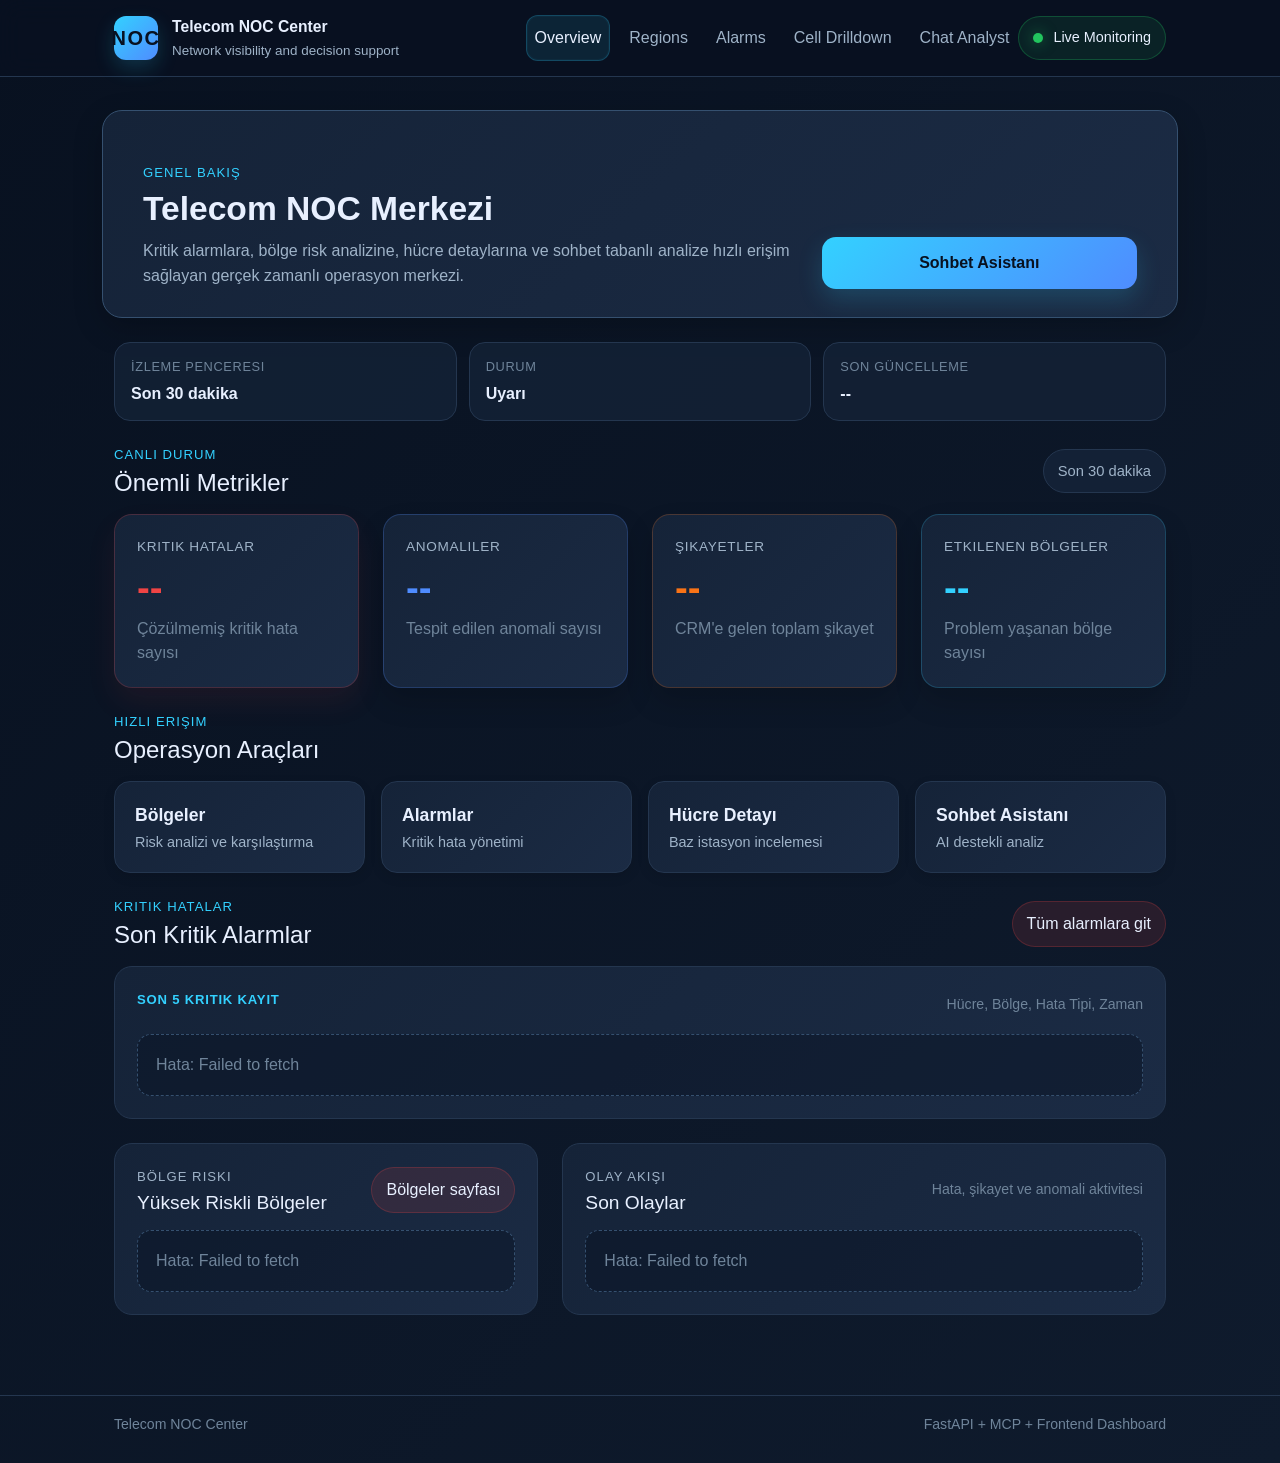
==== commit 9a7896b2: "ön yüz değişiklikleri ve cell sayfası eklendi" ====
--- a/frontend/index.html
+++ b/frontend/index.html
@@ -1,205 +1,183 @@
 <!doctype html>
 <html lang="en">
-  <head>
-    <meta charset="UTF-8" />
-    <meta name="viewport" content="width=device-width, initial-scale=1.0" />
-    <title>Telecom NOC Center - Overview</title>
-    <link
-      href="https://cdn.jsdelivr.net/npm/bootstrap@5.3.3/dist/css/bootstrap.min.css"
-      rel="stylesheet"
-    />
-    <link rel="stylesheet" href="./style.css" />
-  </head>
-
-  <body>
-    <div id="siteHeader"></div>
-
-    <main class="container py-4">
-      <header class="page-hero row align-items-end g-4">
-        <div class="col-lg-8">
-          <p class="eyebrow">Overview</p>
-          <h1 class="page-title">A real-time overview of the Telecom NOC</h1>
-          <p class="page-description">
-            This screen acts as the main operational overview, giving fast access
-            to critical alarms, regional risk, cell inspection, and chat-based analysis.
-          </p>
-        </div>
-        <div class="col-lg-4 d-flex justify-content-lg-end">
-          <a class="hero-link w-100 w-lg-auto" href="./chat.html">Open Chat Analyst</a>
-        </div>
-      </header>
-
-      <section class="ops-strip mb-4">
-        <div class="ops-strip-item">
-          <span class="ops-strip-label">Monitoring Window</span>
-          <strong>Last 30 minutes</strong>
-        </div>
-        <div class="ops-strip-item">
-          <span class="ops-strip-label">Overview Refresh</span>
-          <strong>60 sec</strong>
-        </div>
-        <div class="ops-strip-item">
-          <span class="ops-strip-label">Event Stream Refresh</span>
-          <strong>30 sec</strong>
-        </div>
-        <div class="ops-strip-item">
-          <span class="ops-strip-label">Status</span>
-          <strong data-kpi="overview_live_status">Live</strong>
-        </div>
-      </section>
-
-      <section class="mb-4">
-        <div
-          class="d-flex flex-wrap justify-content-between align-items-center gap-3 mb-3"
-        >
-          <div>
-            <p class="eyebrow mb-1">Live Overview</p>
-            <h2 class="section-title mb-0">Top KPI Cards</h2>
-          </div>
-          <div class="kpi-window-chip">Last 30 minutes</div>
-        </div>
-
-        <div class="row g-4" id="kpiCards">
-          <div class="col-md-6 col-xl-4">
-            <article class="kpi-card kpi-critical">
-              <p class="kpi-label">Open Critical Faults</p>
-              <div class="kpi-value" data-kpi="critical_open_faults">--</div>
-              <p class="kpi-meta">Unresolved CRITICAL fault count</p>
-            </article>
-          </div>
-          <div class="col-md-6 col-xl-4">
-            <article class="kpi-card kpi-anomaly">
-              <p class="kpi-label">Anomalies in 30 Minutes</p>
-              <div class="kpi-value" data-kpi="anomaly_count">--</div>
-              <p class="kpi-meta">Anomalies detected by the combined model</p>
-            </article>
-          </div>
-          <div class="col-md-6 col-xl-4">
-            <article class="kpi-card kpi-complaint">
-              <p class="kpi-label">Complaints in 30 Minutes</p>
-              <div class="kpi-value" data-kpi="complaint_count">--</div>
-              <p class="kpi-meta">Total complaint records received by CRM</p>
-            </article>
-          </div>
-          <div class="col-md-6 col-xl-4">
-            <article class="kpi-card kpi-region">
-              <p class="kpi-label">Affected Regions</p>
-              <div class="kpi-value" data-kpi="affected_region_count">--</div>
-              <p class="kpi-meta">Regions with faults, anomalies, or complaints</p>
-            </article>
-          </div>
-          <div class="col-md-6 col-xl-4">
-            <article class="kpi-card kpi-risk">
-              <p class="kpi-label">Highest-Risk Region</p>
-              <div class="kpi-value kpi-text" data-kpi="riskiest_region_name">
-                --
+
+<head>
+  <meta charset="UTF-8" />
+  <meta name="viewport" content="width=device-width, initial-scale=1.0" />
+  <title>Telecom NOC Merkezi - Genel Bakış</title>
+  <link href="https://cdn.jsdelivr.net/npm/bootstrap@5.3.3/dist/css/bootstrap.min.css" rel="stylesheet" />
+  <link rel="stylesheet" href="./style.css" />
+</head>
+
+<body>
+  <div id="siteHeader"></div>
+
+  <main class="container py-4">
+    <header class="page-hero row align-items-end g-4">
+      <div class="col-lg-8">
+        <p class="eyebrow">Genel Bakış</p>
+        <h1 class="page-title">Telecom NOC Merkezi</h1>
+        <p class="page-description">
+          Kritik alarmlara, bölge risk analizine, hücre detaylarına ve sohbet tabanlı analize
+          hızlı erişim sağlayan gerçek zamanlı operasyon merkezi.
+        </p>
+      </div>
+      <div class="col-lg-4 d-flex justify-content-lg-end">
+        <a class="hero-link w-100 w-lg-auto" href="./chat.html">Sohbet Asistanı</a>
+      </div>
+    </header>
+
+    <section class="ops-strip mb-4">
+      <div class="ops-strip-item">
+        <span class="ops-strip-label">İzleme Penceresi</span>
+        <strong>Son 30 dakika</strong>
+      </div>
+      <div class="ops-strip-item">
+        <span class="ops-strip-label">Durum</span>
+        <strong data-kpi="overview_live_status">Canlı</strong>
+      </div>
+      <div class="ops-strip-item">
+        <span class="ops-strip-label">Son Güncelleme</span>
+        <strong data-kpi="last_updated_at">--</strong>
+      </div>
+    </section>
+
+    <section class="mb-4">
+      <div class="d-flex flex-wrap justify-content-between align-items-center gap-3 mb-3">
+        <div>
+          <p class="eyebrow mb-1">Canlı Durum</p>
+          <h2 class="section-title mb-0">Önemli Metrikler</h2>
+        </div>
+        <div class="kpi-window-chip">Son 30 dakika</div>
+      </div>
+
+      <div class="row g-4" id="kpiCards">
+        <div class="col-md-6 col-xl-3">
+          <article class="kpi-card kpi-critical">
+            <p class="kpi-label">Kritik Hatalar</p>
+            <div class="kpi-value" data-kpi="critical_open_faults">--</div>
+            <p class="kpi-meta">Çözülmemiş kritik hata sayısı</p>
+          </article>
+        </div>
+        <div class="col-md-6 col-xl-3">
+          <article class="kpi-card kpi-anomaly">
+            <p class="kpi-label">Anomaliler</p>
+            <div class="kpi-value" data-kpi="anomaly_count">--</div>
+            <p class="kpi-meta">Tespit edilen anomali sayısı</p>
+          </article>
+        </div>
+        <div class="col-md-6 col-xl-3">
+          <article class="kpi-card kpi-complaint">
+            <p class="kpi-label">Şikayetler</p>
+            <div class="kpi-value" data-kpi="complaint_count">--</div>
+            <p class="kpi-meta">CRM'e gelen toplam şikayet</p>
+          </article>
+        </div>
+        <div class="col-md-6 col-xl-3">
+          <article class="kpi-card kpi-region">
+            <p class="kpi-label">Etkilenen Bölgeler</p>
+            <div class="kpi-value" data-kpi="affected_region_count">--</div>
+            <p class="kpi-meta">Problem yaşanan bölge sayısı</p>
+          </article>
+        </div>
+      </div>
+    </section>
+
+    <!-- Hızlı Erişim Menüsü -->
+    <section class="mb-4">
+      <div class="mb-3">
+        <p class="eyebrow mb-1">Hızlı Erişim</p>
+        <h2 class="section-title mb-0">Operasyon Araçları</h2>
+      </div>
+      <div class="quick-access-grid">
+        <a class="quick-access-card" href="./regions.html">
+          <div class="quick-access-content">
+            <div class="quick-access-title">Bölgeler</div>
+            <div class="quick-access-desc">Risk analizi ve karşılaştırma</div>
+          </div>
+        </a>
+        <a class="quick-access-card" href="./alarms.html">
+          <div class="quick-access-content">
+            <div class="quick-access-title">Alarmlar</div>
+            <div class="quick-access-desc">Kritik hata yönetimi</div>
+          </div>
+        </a>
+        <a class="quick-access-card" href="./cell.html">
+          <div class="quick-access-content">
+            <div class="quick-access-title">Hücre Detayı</div>
+            <div class="quick-access-desc">Baz istasyon incelemesi</div>
+          </div>
+        </a>
+        <a class="quick-access-card" href="./chat.html">
+          <div class="quick-access-content">
+            <div class="quick-access-title">Sohbet Asistanı</div>
+            <div class="quick-access-desc">AI destekli analiz</div>
+          </div>
+        </a>
+      </div>
+    </section>
+
+    <section class="mb-4">
+      <div class="d-flex flex-wrap justify-content-between align-items-center gap-3 mb-3">
+        <div>
+          <p class="eyebrow mb-1">Kritik Hatalar</p>
+          <h2 class="section-title mb-0">Son Kritik Alarmlar</h2>
+        </div>
+        <a class="alarm-summary-link" href="./alarms.html">Tüm alarmlara git</a>
+      </div>
+
+      <div class="row g-4">
+        <div class="col-lg-12">
+          <article class="overview-card h-100">
+            <div class="critical-list-header">
+              <p class="overview-card-label mb-0">Son 5 Kritik Kayıt</p>
+              <span class="critical-list-caption">Hücre, Bölge, Hata Tipi, Zaman</span>
+            </div>
+            <div class="critical-list" id="criticalFaultList">
+              <div class="critical-list-empty">
+                Kritik hata verileri yükleniyor...
               </div>
-              <p class="kpi-meta" data-kpi="riskiest_region_meta">
-                Risk score pending
-              </p>
-            </article>
-          </div>
-          <div class="col-md-6 col-xl-4">
-            <article class="kpi-card kpi-update">
-              <p class="kpi-label">Last Data Update</p>
-              <div class="kpi-value kpi-text" data-kpi="last_updated_at">
-                --
+            </div>
+          </article>
+        </div>
+      </div>
+    </section>
+
+    <section class="mb-4">
+      <div class="row g-4">
+        <div class="col-xl-5">
+          <article class="overview-card h-100">
+            <div class="d-flex flex-wrap justify-content-between align-items-center gap-3 mb-3">
+              <div>
+                <p class="eyebrow mb-1">Bölge Riski</p>
+                <h2 class="section-title mb-0">Yüksek Riskli Bölgeler</h2>
               </div>
-              <p class="kpi-meta" data-kpi="summary_status">
-                Backend summary is loading
-              </p>
-            </article>
-          </div>
-        </div>
-      </section>
-
-      <section class="mb-4">
-        <div
-          class="d-flex flex-wrap justify-content-between align-items-center gap-3 mb-3"
-        >
-          <div>
-            <p class="eyebrow mb-1">Critical Faults</p>
-            <h2 class="section-title mb-0">Critical Alarm Summary</h2>
-          </div>
-          <a class="alarm-summary-link" href="./alarms.html">Go to all alarms</a>
-        </div>
-
-        <div class="row g-4">
-          <div class="col-lg-4">
-            <article class="overview-card critical-summary-card h-100">
-              <p class="overview-card-label">Open CRITICAL Faults</p>
-              <div
-                class="critical-summary-value"
-                data-kpi="critical_open_faults"
-              >
-                --
+              <a class="alarm-summary-link" href="./regions.html">Bölgeler sayfası</a>
+            </div>
+            <div class="risk-region-list" id="riskRegionList">
+              <div class="critical-list-empty">Bölge risk verileri yükleniyor...</div>
+            </div>
+          </article>
+        </div>
+
+        <div class="col-xl-7">
+          <article class="overview-card h-100">
+            <div class="d-flex flex-wrap justify-content-between align-items-center gap-3 mb-3">
+              <div>
+                <p class="eyebrow mb-1">Olay Akışı</p>
+                <h2 class="section-title mb-0">Son Olaylar</h2>
               </div>
-              <p class="critical-summary-meta">
-                Unresolved critical alarms are the top operational priority.
-              </p>
-            </article>
-          </div>
-          <div class="col-lg-8">
-            <article class="overview-card h-100">
-              <div class="critical-list-header">
-                <p class="overview-card-label mb-0">Latest 5 Critical Records</p>
-                <span class="critical-list-caption"
-                  >cell_id, region, fault_type, timestamp</span
-                >
-              </div>
-              <div class="critical-list" id="criticalFaultList">
-                <div class="critical-list-empty">
-                  Critical fault data is loading...
-                </div>
-              </div>
-            </article>
-          </div>
-        </div>
-      </section>
-
-      <section class="mb-4">
-        <div class="row g-4">
-          <div class="col-xl-5">
-            <article class="overview-card h-100">
-              <div
-                class="d-flex flex-wrap justify-content-between align-items-center gap-3 mb-3"
-              >
-                <div>
-                  <p class="eyebrow mb-1">Region Risk</p>
-                  <h2 class="section-title mb-0">High-Risk Regions</h2>
-                </div>
-                <a class="alarm-summary-link" href="./regions.html"
-                  >Open Regions page</a
-                >
-              </div>
-              <div class="risk-region-list" id="riskRegionList">
-                <div class="critical-list-empty">Region risk data is loading...</div>
-              </div>
-            </article>
-          </div>
-
-          <div class="col-xl-7">
-            <article class="overview-card h-100">
-              <div
-                class="d-flex flex-wrap justify-content-between align-items-center gap-3 mb-3"
-              >
-                <div>
-                  <p class="eyebrow mb-1">Event Stream</p>
-                  <h2 class="section-title mb-0">Recent Event Stream</h2>
-                </div>
-                <span class="critical-list-caption"
-                  >fault, complaint, and anomaly activity</span
-                >
-              </div>
-              <div class="event-stream-list" id="eventStreamList">
-                <div class="critical-list-empty">Event stream is loading...</div>
-              </div>
-            </article>
-          </div>
-        </div>
-      </section>
-
-      <!-- <section class="quick-nav-section">
+              <span class="critical-list-caption">Hata, şikayet ve anomali aktivitesi</span>
+            </div>
+            <div class="event-stream-list" id="eventStreamList">
+              <div class="critical-list-empty">Olay akışı yükleniyor...</div>
+            </div>
+          </article>
+        </div>
+      </div>
+    </section>
+
+    <!-- <section class="quick-nav-section">
       <div class="d-flex flex-wrap justify-content-between align-items-center gap-3 mb-3">
         <div>
           <p class="eyebrow mb-1">Quick Navigation</p>
@@ -227,12 +205,13 @@
         </a>
       </div>
     </section> -->
-    </main>
-
-    <div id="siteFooter"></div>
-
-    <script src="https://cdn.jsdelivr.net/npm/bootstrap@5.3.3/dist/js/bootstrap.bundle.min.js"></script>
-    <script src="./js/main.js"></script>
-    <script src="./js/overview.js"></script>
-  </body>
-</html>
+  </main>
+
+  <div id="siteFooter"></div>
+
+  <script src="https://cdn.jsdelivr.net/npm/bootstrap@5.3.3/dist/js/bootstrap.bundle.min.js"></script>
+  <script src="./js/main.js"></script>
+  <script src="./js/overview.js"></script>
+</body>
+
+</html>
--- a/frontend/style.css
+++ b/frontend/style.css
@@ -33,11 +33,9 @@
 body {
   margin: 0;
   font-family: "Segoe UI", Tahoma, Geneva, Verdana, sans-serif;
-  background: linear-gradient(
-    135deg,
-    var(--bg-main) 0%,
-    var(--bg-surface) 100%
-  );
+  background: linear-gradient(135deg,
+      var(--bg-main) 0%,
+      var(--bg-surface) 100%);
   color: var(--text-primary);
   min-height: 100vh;
   padding-top: 110px;
@@ -87,11 +85,9 @@
   align-items: center;
   justify-content: center;
   border-radius: 12px;
-  background: linear-gradient(
-    135deg,
-    var(--accent-cyan) 0%,
-    var(--accent-blue) 100%
-  );
+  background: linear-gradient(135deg,
+      var(--accent-cyan) 0%,
+      var(--accent-blue) 100%);
   color: var(--bg-main);
   font-weight: 800;
   letter-spacing: 0.08em;
@@ -123,6 +119,40 @@
   background: rgba(34, 197, 94, 0.1);
   color: var(--text-primary);
   font-size: 0.9rem;
+}
+
+.back-button {
+  display: inline-flex;
+  align-items: center;
+  gap: 8px;
+  padding: 10px 16px;
+  border-radius: 12px;
+  border: 1px solid var(--border-strong);
+  background: rgba(51, 209, 255, 0.08);
+  color: var(--text-primary);
+  font-size: 0.9rem;
+  cursor: pointer;
+  transition: all 0.2s ease;
+}
+
+.back-button:hover {
+  background: rgba(51, 209, 255, 0.16);
+  border-color: var(--accent-cyan);
+  transform: translateX(-2px);
+}
+
+.back-arrow {
+  font-size: 1.2rem;
+  line-height: 1;
+  transition: transform 0.2s ease;
+}
+
+.back-button:hover .back-arrow {
+  transform: translateX(-3px);
+}
+
+.back-text {
+  font-weight: 600;
 }
 
 .noc-navbar {
@@ -185,11 +215,9 @@
 .page-hero {
   padding: 28px;
   margin-bottom: 24px;
-  background: linear-gradient(
-    135deg,
-    var(--bg-panel) 0%,
-    var(--bg-panel-2) 100%
-  );
+  background: linear-gradient(135deg,
+      var(--bg-panel) 0%,
+      var(--bg-panel-2) 100%);
   border: 1px solid var(--border-strong);
   border-radius: 20px;
   box-shadow: 0 10px 30px rgba(0, 0, 0, 0.2);
@@ -279,11 +307,9 @@
   padding: 22px;
   border-radius: 18px;
   border: 1px solid var(--border);
-  background: linear-gradient(
-    135deg,
-    var(--bg-panel) 0%,
-    var(--bg-panel-2) 100%
-  );
+  background: linear-gradient(135deg,
+      var(--bg-panel) 0%,
+      var(--bg-panel-2) 100%);
   box-shadow: 0 14px 28px rgba(0, 0, 0, 0.16);
 }
 
@@ -591,6 +617,183 @@
   color: var(--text-secondary);
 }
 
+.quick-access-grid {
+  display: grid;
+  grid-template-columns: repeat(auto-fit, minmax(240px, 1fr));
+  gap: 16px;
+}
+
+.quick-access-card {
+  display: flex;
+  align-items: center;
+  gap: 16px;
+  padding: 20px;
+  border-radius: 16px;
+  text-decoration: none;
+  background: linear-gradient(135deg, var(--bg-panel) 0%, var(--bg-panel-2) 100%);
+  border: 1px solid var(--border);
+  transition: all 0.3s ease;
+  box-shadow: 0 4px 12px rgba(0, 0, 0, 0.1);
+}
+
+.quick-access-card:hover {
+  transform: translateY(-4px);
+  border-color: var(--accent-cyan);
+  box-shadow: 0 8px 24px rgba(51, 209, 255, 0.2);
+}
+
+.quick-access-content {
+  flex: 1;
+}
+
+.quick-access-title {
+  font-size: 1.1rem;
+  font-weight: 700;
+  color: var(--text-primary);
+  margin-bottom: 4px;
+}
+
+.quick-access-desc {
+  font-size: 0.9rem;
+  color: var(--text-secondary);
+  line-height: 1.4;
+}
+
+.region-ranking-list,
+.region-detail-list {
+  display: flex;
+  flex-direction: column;
+  gap: 12px;
+}
+
+.region-rank-card {
+  width: 100%;
+  text-align: left;
+  padding: 16px 18px;
+  border-radius: 16px;
+  border: 1px solid var(--border);
+  background: rgba(8, 17, 32, 0.42);
+  transition: transform 0.2s ease, border-color 0.2s ease, background 0.2s ease;
+  color: var(--text-primary);
+}
+
+.region-rank-card:hover,
+.region-rank-card.active {
+  transform: translateY(-1px);
+  border-color: var(--accent-cyan);
+  background: rgba(21, 35, 56, 0.88);
+}
+
+.region-rank-top,
+.region-rank-bars,
+.region-detail-top {
+  display: flex;
+  align-items: center;
+  justify-content: space-between;
+  gap: 12px;
+}
+
+.region-rank-index {
+  display: block;
+  margin-bottom: 4px;
+  font-size: 0.8rem;
+  color: var(--accent-cyan);
+}
+
+.region-rank-name {
+  font-size: 1.02rem;
+}
+
+.region-rank-score {
+  color: #ffd166;
+  font-weight: 700;
+}
+
+.region-rank-bars {
+  margin-top: 10px;
+  flex-wrap: wrap;
+  justify-content: flex-start;
+}
+
+.region-rank-bars span,
+.severity-pill {
+  padding: 6px 10px;
+  border-radius: 999px;
+  background: rgba(51, 209, 255, 0.08);
+  border: 1px solid rgba(51, 209, 255, 0.14);
+  color: var(--text-secondary);
+  font-size: 0.88rem;
+}
+
+.region-stat-card {
+  height: 100%;
+  padding: 16px;
+  border-radius: 16px;
+  background: rgba(8, 17, 32, 0.42);
+  border: 1px solid var(--border);
+}
+
+.region-stat-label {
+  display: block;
+  margin-bottom: 6px;
+  color: var(--text-muted);
+  font-size: 0.82rem;
+  text-transform: uppercase;
+  letter-spacing: 0.05em;
+}
+
+.region-stat-card strong {
+  color: var(--text-primary);
+  font-size: 1.6rem;
+}
+
+.region-pill {
+  pointer-events: none;
+}
+
+.severity-pill-row {
+  display: flex;
+  flex-wrap: wrap;
+  gap: 10px;
+}
+
+.region-detail-item {
+  padding: 14px 16px;
+  border-radius: 14px;
+  background: rgba(8, 17, 32, 0.42);
+  border: 1px solid var(--border);
+}
+
+.region-detail-item p,
+.region-detail-item small {
+  margin: 0;
+  color: var(--text-secondary);
+}
+
+.region-detail-item p {
+  margin-top: 8px;
+  margin-bottom: 6px;
+}
+
+.station-chip-grid {
+  display: flex;
+  flex-wrap: wrap;
+  gap: 10px;
+}
+
+.station-chip {
+  padding: 8px 12px;
+  border-radius: 999px;
+  background: rgba(51, 209, 255, 0.08);
+  border: 1px solid rgba(51, 209, 255, 0.16);
+  color: var(--text-primary);
+}
+
+.station-chip.active {
+  border-color: rgba(34, 197, 94, 0.3);
+  background: rgba(34, 197, 94, 0.12);
+}
+
 .hero-link {
   display: inline-flex;
   align-items: center;
@@ -600,11 +803,9 @@
   border-radius: 14px;
   text-decoration: none;
   color: var(--bg-main);
-  background: linear-gradient(
-    135deg,
-    var(--accent-cyan) 0%,
-    var(--accent-blue) 100%
-  );
+  background: linear-gradient(135deg,
+      var(--accent-cyan) 0%,
+      var(--accent-blue) 100%);
   font-weight: 700;
   box-shadow: 0 10px 24px var(--glow-cyan);
 }
@@ -624,11 +825,9 @@
   display: block;
   padding: 22px;
   border-radius: 18px;
-  background: linear-gradient(
-    135deg,
-    var(--bg-panel) 0%,
-    var(--bg-panel-2) 100%
-  );
+  background: linear-gradient(135deg,
+      var(--bg-panel) 0%,
+      var(--bg-panel-2) 100%);
   border: 1px solid var(--border);
   color: var(--text-primary);
   text-decoration: none;
@@ -719,11 +918,9 @@
   text-align: center;
   margin-bottom: 24px;
   padding: 20px;
-  background: linear-gradient(
-    135deg,
-    var(--bg-panel) 0%,
-    var(--bg-panel-2) 100%
-  );
+  background: linear-gradient(135deg,
+      var(--bg-panel) 0%,
+      var(--bg-panel-2) 100%);
   border-radius: 16px;
   border: 1px solid var(--border-strong);
   box-shadow: 0 10px 30px var(--glow-cyan);
@@ -822,11 +1019,9 @@
 }
 
 .user {
-  background: linear-gradient(
-    135deg,
-    var(--bg-panel-2) 0%,
-    var(--accent-blue) 100%
-  );
+  background: linear-gradient(135deg,
+      var(--bg-panel-2) 0%,
+      var(--accent-blue) 100%);
   margin-left: 20%;
   box-shadow: 0 2px 8px var(--glow-cyan);
 }
@@ -838,11 +1033,9 @@
 }
 
 .summary {
-  background: linear-gradient(
-    135deg,
-    rgba(34, 197, 94, 0.22) 0%,
-    rgba(34, 197, 94, 0.12) 100%
-  );
+  background: linear-gradient(135deg,
+      rgba(34, 197, 94, 0.22) 0%,
+      rgba(34, 197, 94, 0.12) 100%);
   padding: 16px;
   border-radius: 12px;
   margin: 16px 0;
@@ -873,11 +1066,9 @@
 }
 
 .anomaly-card {
-  background: linear-gradient(
-    135deg,
-    var(--bg-panel) 0%,
-    var(--bg-panel-2) 100%
-  );
+  background: linear-gradient(135deg,
+      var(--bg-panel) 0%,
+      var(--bg-panel-2) 100%);
   border-radius: 12px;
   padding: 16px;
   border-left: 4px solid;
@@ -891,38 +1082,30 @@
 
 .anomaly-card.critical {
   border-left-color: var(--critical);
-  background: linear-gradient(
-    135deg,
-    rgba(239, 68, 68, 0.2) 0%,
-    rgba(127, 29, 29, 0.45) 100%
-  );
+  background: linear-gradient(135deg,
+      rgba(239, 68, 68, 0.2) 0%,
+      rgba(127, 29, 29, 0.45) 100%);
 }
 
 .anomaly-card.major {
   border-left-color: var(--major);
-  background: linear-gradient(
-    135deg,
-    rgba(249, 115, 22, 0.18) 0%,
-    rgba(124, 45, 18, 0.42) 100%
-  );
+  background: linear-gradient(135deg,
+      rgba(249, 115, 22, 0.18) 0%,
+      rgba(124, 45, 18, 0.42) 100%);
 }
 
 .anomaly-card.minor {
   border-left-color: var(--warning);
-  background: linear-gradient(
-    135deg,
-    rgba(245, 158, 11, 0.16) 0%,
-    rgba(113, 63, 18, 0.38) 100%
-  );
+  background: linear-gradient(135deg,
+      rgba(245, 158, 11, 0.16) 0%,
+      rgba(113, 63, 18, 0.38) 100%);
 }
 
 .anomaly-card.warning {
   border-left-color: var(--accent-blue);
-  background: linear-gradient(
-    135deg,
-    var(--bg-panel) 0%,
-    var(--bg-panel-3) 100%
-  );
+  background: linear-gradient(135deg,
+      var(--bg-panel) 0%,
+      var(--bg-panel-3) 100%);
 }
 
 .anomaly-header {
@@ -1036,11 +1219,9 @@
 }
 
 .metric-highlight {
-  background: linear-gradient(
-    135deg,
-    rgba(251, 191, 36, 0.2) 0%,
-    rgba(245, 158, 11, 0.2) 100%
-  );
+  background: linear-gradient(135deg,
+      rgba(251, 191, 36, 0.2) 0%,
+      rgba(245, 158, 11, 0.2) 100%);
   border: 2px solid #fbbf24;
   border-radius: 10px;
   padding: 12px;
@@ -1452,3 +1633,263 @@
   font-size: 0.8rem;
   font-weight: 500;
 }
+
+.alarm-filter-panel {
+  padding: 24px;
+}
+
+.alarm-select,
+.alarm-input {
+  background: rgba(255, 255, 255, 0.04);
+  border: 1px solid var(--border);
+  color: var(--text-primary);
+}
+
+.alarm-select:focus,
+.alarm-input:focus {
+  background: rgba(255, 255, 255, 0.06);
+  border-color: var(--accent-cyan);
+  color: var(--text-primary);
+  box-shadow: 0 0 0 0.2rem rgba(51, 209, 255, 0.12);
+}
+
+.alarm-select option {
+  background: var(--bg-panel);
+  color: var(--text-primary);
+}
+
+.alarm-list {
+  display: flex;
+  flex-direction: column;
+  gap: 12px;
+}
+
+.alarm-list-item {
+  width: 100%;
+  border: 1px solid var(--border);
+  background: linear-gradient(135deg, rgba(21, 35, 56, 0.96), rgba(12, 25, 40, 0.96));
+  border-radius: 16px;
+  padding: 16px;
+  color: var(--text-primary);
+  text-align: left;
+  transition: transform 0.2s ease, border-color 0.2s ease, box-shadow 0.2s ease;
+}
+
+.alarm-list-item:hover,
+.alarm-list-item.active {
+  transform: translateY(-1px);
+  border-color: rgba(51, 209, 255, 0.45);
+  box-shadow: 0 12px 30px rgba(0, 0, 0, 0.24);
+}
+
+.alarm-list-top,
+.alarm-list-mid,
+.alarm-list-bottom,
+.alarm-context-top {
+  display: flex;
+  justify-content: space-between;
+  align-items: center;
+  gap: 10px;
+}
+
+.alarm-list-top {
+  margin-bottom: 10px;
+}
+
+.alarm-list-mid {
+  margin-bottom: 8px;
+  color: var(--text-secondary);
+  font-size: 0.88rem;
+}
+
+.alarm-list-bottom {
+  color: var(--text-muted);
+  font-size: 0.8rem;
+}
+
+.alarm-list-title-wrap {
+  display: flex;
+  align-items: center;
+  gap: 10px;
+  flex-wrap: wrap;
+}
+
+.alarm-list-cell {
+  font-size: 1rem;
+}
+
+.alarm-list-region {
+  color: var(--text-secondary);
+  font-size: 0.85rem;
+}
+
+.severity-dot {
+  width: 10px;
+  height: 10px;
+  border-radius: 50%;
+  display: inline-block;
+}
+
+.severity-critical {
+  background: var(--critical);
+  color: #fecaca;
+}
+
+.severity-major {
+  background: var(--major);
+  color: #fdba74;
+}
+
+.severity-minor {
+  background: var(--warning);
+  color: #fde68a;
+}
+
+.severity-warning {
+  background: var(--accent-blue);
+  color: #bfdbfe;
+}
+
+.alarm-severity-badge {
+  padding: 4px 10px;
+  border-radius: 999px;
+  font-size: 0.72rem;
+  font-weight: 700;
+  letter-spacing: 0.05em;
+  text-transform: uppercase;
+  border: 1px solid currentColor;
+}
+
+.alarm-detail-grid {
+  display: grid;
+  grid-template-columns: repeat(2, minmax(0, 1fr));
+  gap: 12px;
+}
+
+.alarm-context-block,
+.alarm-subsection {
+  margin-top: 12px;
+}
+
+.alarm-context-label,
+.compact-title {
+  margin: 0 0 10px;
+  color: var(--text-secondary);
+  font-size: 0.84rem;
+  text-transform: uppercase;
+  letter-spacing: 0.06em;
+}
+
+.alarm-context-message {
+  min-height: 62px;
+  padding: 14px;
+  border-radius: 14px;
+  border: 1px solid var(--border);
+  background: rgba(255, 255, 255, 0.03);
+  color: var(--text-primary);
+}
+
+.alarm-context-list {
+  display: flex;
+  flex-direction: column;
+  gap: 10px;
+}
+
+.alarm-context-item {
+  padding: 14px;
+  border-radius: 14px;
+  border: 1px solid var(--border);
+  background: rgba(255, 255, 255, 0.03);
+}
+
+.alarm-context-item p {
+  margin: 8px 0 6px;
+  color: var(--text-secondary);
+}
+
+.alarm-context-item small {
+  color: var(--text-muted);
+}
+
+.cell-load-button {
+  width: 100%;
+  border: none;
+}
+
+.cell-kpi-meta {
+  margin: 6px 0 0;
+  color: var(--text-muted);
+  font-size: 0.82rem;
+}
+
+.cell-metric-list {
+  display: flex;
+  flex-direction: column;
+  gap: 12px;
+}
+
+.cell-metric-row {
+  padding: 16px;
+  border-radius: 14px;
+  border: 1px solid var(--border);
+  background: rgba(255, 255, 255, 0.03);
+}
+
+.cell-metric-row-head {
+  display: flex;
+  justify-content: space-between;
+  gap: 12px;
+  margin-bottom: 12px;
+  color: var(--text-primary);
+}
+
+.cell-metric-row-head span {
+  color: var(--text-muted);
+  font-size: 0.84rem;
+}
+
+.cell-metric-grid {
+  display: grid;
+  grid-template-columns: repeat(3, minmax(0, 1fr));
+  gap: 8px;
+}
+
+.cell-metric-grid span {
+  display: flex;
+  justify-content: space-between;
+  gap: 8px;
+  padding: 8px 10px;
+  border-radius: 10px;
+  background: rgba(8, 17, 32, 0.48);
+  color: var(--text-secondary);
+  font-size: 0.84rem;
+}
+
+.cell-metric-grid strong {
+  color: var(--text-primary);
+  white-space: nowrap;
+}
+
+@media (max-width: 767.98px) {
+  .cell-metric-grid {
+    grid-template-columns: 1fr;
+  }
+}
+
+.compact-heading {
+  margin-bottom: 8px;
+}
+
+@media (max-width: 767px) {
+  .alarm-detail-grid {
+    grid-template-columns: 1fr;
+  }
+
+  .alarm-list-top,
+  .alarm-list-mid,
+  .alarm-list-bottom,
+  .alarm-context-top {
+    flex-direction: column;
+    align-items: flex-start;
+  }
+}
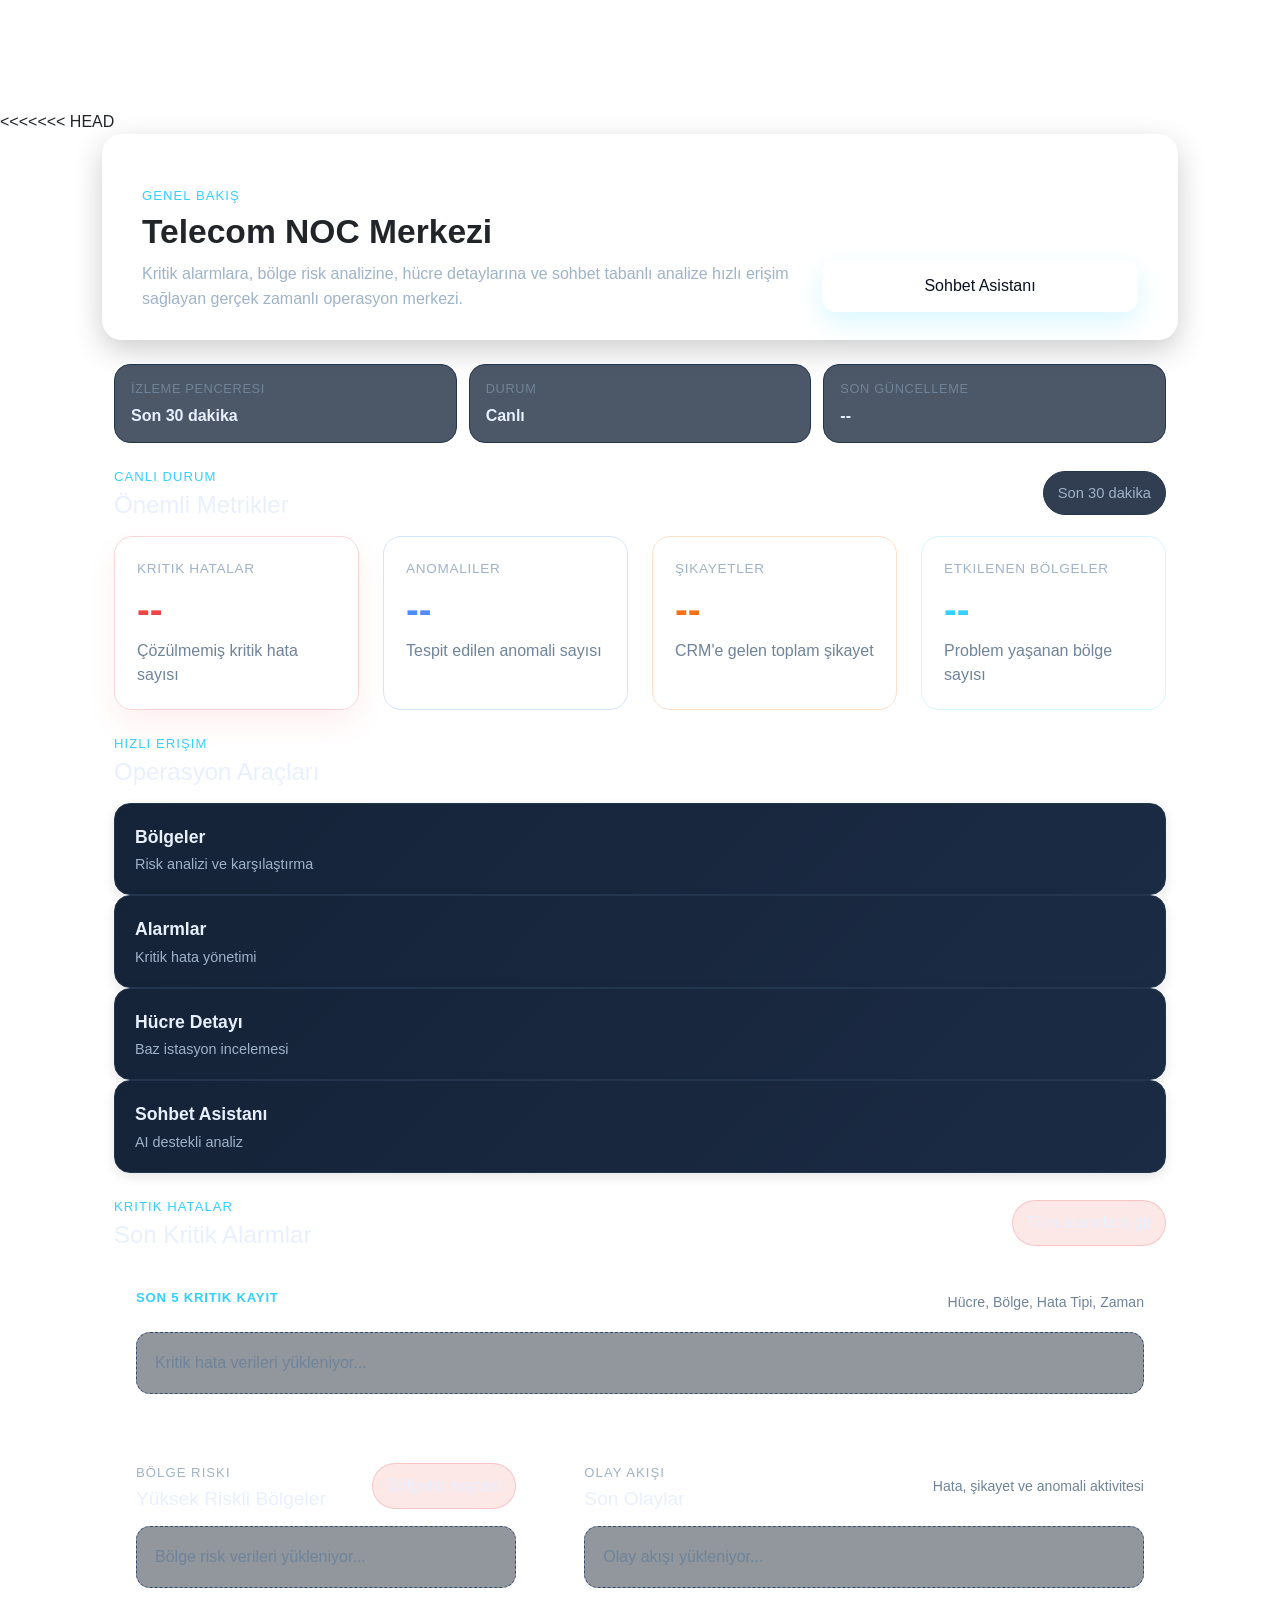
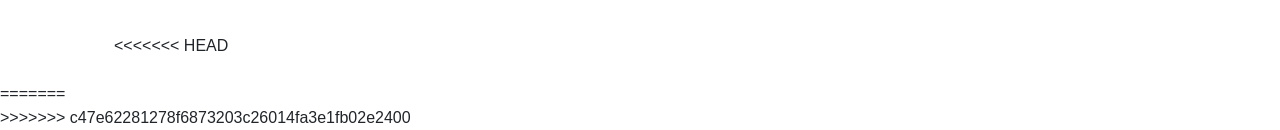
==== commit ef812450: "ön yüz değişiklikleri ve cell sayfası eklendi" ====
--- a/frontend/index.html
+++ b/frontend/index.html
@@ -1,5 +1,6 @@
 <!doctype html>
 <html lang="en">
+<<<<<<< HEAD
 
 <head>
   <meta charset="UTF-8" />
@@ -178,6 +179,208 @@
     </section>
 
     <!-- <section class="quick-nav-section">
+=======
+  <head>
+    <meta charset="UTF-8" />
+    <meta name="viewport" content="width=device-width, initial-scale=1.0" />
+    <title>Telecom NOC Center - Overview</title>
+    <link
+      href="https://cdn.jsdelivr.net/npm/bootstrap@5.3.3/dist/css/bootstrap.min.css"
+      rel="stylesheet"
+    />
+    <link rel="stylesheet" href="./style.css" />
+  </head>
+
+  <body>
+    <div id="siteHeader"></div>
+
+    <main class="container py-4">
+      <header class="page-hero row align-items-end g-4">
+        <div class="col-lg-8">
+          <p class="eyebrow">Overview</p>
+          <h1 class="page-title">A real-time overview of the Telecom NOC</h1>
+          <p class="page-description">
+            This screen acts as the main operational overview, giving fast access
+            to critical alarms, regional risk, cell inspection, and chat-based analysis.
+          </p>
+        </div>
+        <div class="col-lg-4 d-flex justify-content-lg-end">
+          <a class="hero-link w-100 w-lg-auto" href="./chat.html">Open Chat Analyst</a>
+        </div>
+      </header>
+
+      <section class="ops-strip mb-4">
+        <div class="ops-strip-item">
+          <span class="ops-strip-label">Monitoring Window</span>
+          <strong>Last 30 minutes</strong>
+        </div>
+        <div class="ops-strip-item">
+          <span class="ops-strip-label">Overview Refresh</span>
+          <strong>60 sec</strong>
+        </div>
+        <div class="ops-strip-item">
+          <span class="ops-strip-label">Event Stream Refresh</span>
+          <strong>30 sec</strong>
+        </div>
+        <div class="ops-strip-item">
+          <span class="ops-strip-label">Status</span>
+          <strong data-kpi="overview_live_status">Live</strong>
+        </div>
+      </section>
+
+      <section class="mb-4">
+        <div
+          class="d-flex flex-wrap justify-content-between align-items-center gap-3 mb-3"
+        >
+          <div>
+            <p class="eyebrow mb-1">Live Overview</p>
+            <h2 class="section-title mb-0">Top KPI Cards</h2>
+          </div>
+          <div class="kpi-window-chip">Last 30 minutes</div>
+        </div>
+
+        <div class="row g-4" id="kpiCards">
+          <div class="col-md-6 col-xl-4">
+            <article class="kpi-card kpi-critical">
+              <p class="kpi-label">Open Critical Faults</p>
+              <div class="kpi-value" data-kpi="critical_open_faults">--</div>
+              <p class="kpi-meta">Unresolved CRITICAL fault count</p>
+            </article>
+          </div>
+          <div class="col-md-6 col-xl-4">
+            <article class="kpi-card kpi-anomaly">
+              <p class="kpi-label">Anomalies in 30 Minutes</p>
+              <div class="kpi-value" data-kpi="anomaly_count">--</div>
+              <p class="kpi-meta">Anomalies detected by the combined model</p>
+            </article>
+          </div>
+          <div class="col-md-6 col-xl-4">
+            <article class="kpi-card kpi-complaint">
+              <p class="kpi-label">Complaints in 30 Minutes</p>
+              <div class="kpi-value" data-kpi="complaint_count">--</div>
+              <p class="kpi-meta">Total complaint records received by CRM</p>
+            </article>
+          </div>
+          <div class="col-md-6 col-xl-4">
+            <article class="kpi-card kpi-region">
+              <p class="kpi-label">Affected Regions</p>
+              <div class="kpi-value" data-kpi="affected_region_count">--</div>
+              <p class="kpi-meta">Regions with faults, anomalies, or complaints</p>
+            </article>
+          </div>
+          <div class="col-md-6 col-xl-4">
+            <article class="kpi-card kpi-risk">
+              <p class="kpi-label">Highest-Risk Region</p>
+              <div class="kpi-value kpi-text" data-kpi="riskiest_region_name">
+                --
+              </div>
+              <p class="kpi-meta" data-kpi="riskiest_region_meta">
+                Risk score pending
+              </p>
+            </article>
+          </div>
+          <div class="col-md-6 col-xl-4">
+            <article class="kpi-card kpi-update">
+              <p class="kpi-label">Last Data Update</p>
+              <div class="kpi-value kpi-text" data-kpi="last_updated_at">
+                --
+              </div>
+              <p class="kpi-meta" data-kpi="summary_status">
+                Backend summary is loading
+              </p>
+            </article>
+          </div>
+        </div>
+      </section>
+
+      <section class="mb-4">
+        <div
+          class="d-flex flex-wrap justify-content-between align-items-center gap-3 mb-3"
+        >
+          <div>
+            <p class="eyebrow mb-1">Critical Faults</p>
+            <h2 class="section-title mb-0">Critical Alarm Summary</h2>
+          </div>
+          <a class="alarm-summary-link" href="./alarms.html">Go to all alarms</a>
+        </div>
+
+        <div class="row g-4">
+          <div class="col-lg-4">
+            <article class="overview-card critical-summary-card h-100">
+              <p class="overview-card-label">Open CRITICAL Faults</p>
+              <div
+                class="critical-summary-value"
+                data-kpi="critical_open_faults"
+              >
+                --
+              </div>
+              <p class="critical-summary-meta">
+                Unresolved critical alarms are the top operational priority.
+              </p>
+            </article>
+          </div>
+          <div class="col-lg-8">
+            <article class="overview-card h-100">
+              <div class="critical-list-header">
+                <p class="overview-card-label mb-0">Latest 5 Critical Records</p>
+                <span class="critical-list-caption"
+                  >cell_id, region, fault_type, timestamp</span
+                >
+              </div>
+              <div class="critical-list" id="criticalFaultList">
+                <div class="critical-list-empty">
+                  Critical fault data is loading...
+                </div>
+              </div>
+            </article>
+          </div>
+        </div>
+      </section>
+
+      <section class="mb-4">
+        <div class="row g-4">
+          <div class="col-xl-5">
+            <article class="overview-card h-100">
+              <div
+                class="d-flex flex-wrap justify-content-between align-items-center gap-3 mb-3"
+              >
+                <div>
+                  <p class="eyebrow mb-1">Region Risk</p>
+                  <h2 class="section-title mb-0">High-Risk Regions</h2>
+                </div>
+                <a class="alarm-summary-link" href="./regions.html"
+                  >Open Regions page</a
+                >
+              </div>
+              <div class="risk-region-list" id="riskRegionList">
+                <div class="critical-list-empty">Region risk data is loading...</div>
+              </div>
+            </article>
+          </div>
+
+          <div class="col-xl-7">
+            <article class="overview-card h-100">
+              <div
+                class="d-flex flex-wrap justify-content-between align-items-center gap-3 mb-3"
+              >
+                <div>
+                  <p class="eyebrow mb-1">Event Stream</p>
+                  <h2 class="section-title mb-0">Recent Event Stream</h2>
+                </div>
+                <span class="critical-list-caption"
+                  >fault, complaint, and anomaly activity</span
+                >
+              </div>
+              <div class="event-stream-list" id="eventStreamList">
+                <div class="critical-list-empty">Event stream is loading...</div>
+              </div>
+            </article>
+          </div>
+        </div>
+      </section>
+
+      <!-- <section class="quick-nav-section">
+>>>>>>> c47e62281278f6873203c26014fa3e1fb02e2400
       <div class="d-flex flex-wrap justify-content-between align-items-center gap-3 mb-3">
         <div>
           <p class="eyebrow mb-1">Quick Navigation</p>
@@ -205,6 +408,7 @@
         </a>
       </div>
     </section> -->
+<<<<<<< HEAD
   </main>
 
   <div id="siteFooter"></div>
@@ -214,4 +418,15 @@
   <script src="./js/overview.js"></script>
 </body>
 
-</html>+</html>
+=======
+    </main>
+
+    <div id="siteFooter"></div>
+
+    <script src="https://cdn.jsdelivr.net/npm/bootstrap@5.3.3/dist/js/bootstrap.bundle.min.js"></script>
+    <script src="./js/main.js"></script>
+    <script src="./js/overview.js"></script>
+  </body>
+</html>
+>>>>>>> c47e62281278f6873203c26014fa3e1fb02e2400
--- a/frontend/style.css
+++ b/frontend/style.css
@@ -33,9 +33,17 @@
 body {
   margin: 0;
   font-family: "Segoe UI", Tahoma, Geneva, Verdana, sans-serif;
+<<<<<<< HEAD
   background: linear-gradient(135deg,
       var(--bg-main) 0%,
       var(--bg-surface) 100%);
+=======
+  background: linear-gradient(
+    135deg,
+    var(--bg-main) 0%,
+    var(--bg-surface) 100%
+  );
+>>>>>>> c47e62281278f6873203c26014fa3e1fb02e2400
   color: var(--text-primary);
   min-height: 100vh;
   padding-top: 110px;
@@ -85,9 +93,17 @@
   align-items: center;
   justify-content: center;
   border-radius: 12px;
+<<<<<<< HEAD
   background: linear-gradient(135deg,
       var(--accent-cyan) 0%,
       var(--accent-blue) 100%);
+=======
+  background: linear-gradient(
+    135deg,
+    var(--accent-cyan) 0%,
+    var(--accent-blue) 100%
+  );
+>>>>>>> c47e62281278f6873203c26014fa3e1fb02e2400
   color: var(--bg-main);
   font-weight: 800;
   letter-spacing: 0.08em;
@@ -121,6 +137,7 @@
   font-size: 0.9rem;
 }
 
+<<<<<<< HEAD
 .back-button {
   display: inline-flex;
   align-items: center;
@@ -155,6 +172,8 @@
   font-weight: 600;
 }
 
+=======
+>>>>>>> c47e62281278f6873203c26014fa3e1fb02e2400
 .noc-navbar {
   padding: 0;
 }
@@ -215,9 +234,17 @@
 .page-hero {
   padding: 28px;
   margin-bottom: 24px;
+<<<<<<< HEAD
   background: linear-gradient(135deg,
       var(--bg-panel) 0%,
       var(--bg-panel-2) 100%);
+=======
+  background: linear-gradient(
+    135deg,
+    var(--bg-panel) 0%,
+    var(--bg-panel-2) 100%
+  );
+>>>>>>> c47e62281278f6873203c26014fa3e1fb02e2400
   border: 1px solid var(--border-strong);
   border-radius: 20px;
   box-shadow: 0 10px 30px rgba(0, 0, 0, 0.2);
@@ -307,9 +334,17 @@
   padding: 22px;
   border-radius: 18px;
   border: 1px solid var(--border);
+<<<<<<< HEAD
   background: linear-gradient(135deg,
       var(--bg-panel) 0%,
       var(--bg-panel-2) 100%);
+=======
+  background: linear-gradient(
+    135deg,
+    var(--bg-panel) 0%,
+    var(--bg-panel-2) 100%
+  );
+>>>>>>> c47e62281278f6873203c26014fa3e1fb02e2400
   box-shadow: 0 14px 28px rgba(0, 0, 0, 0.16);
 }
 
@@ -617,6 +652,7 @@
   color: var(--text-secondary);
 }
 
+<<<<<<< HEAD
 .quick-access-grid {
   display: grid;
   grid-template-columns: repeat(auto-fit, minmax(240px, 1fr));
@@ -659,6 +695,8 @@
   line-height: 1.4;
 }
 
+=======
+>>>>>>> c47e62281278f6873203c26014fa3e1fb02e2400
 .region-ranking-list,
 .region-detail-list {
   display: flex;
@@ -803,9 +841,17 @@
   border-radius: 14px;
   text-decoration: none;
   color: var(--bg-main);
+<<<<<<< HEAD
   background: linear-gradient(135deg,
       var(--accent-cyan) 0%,
       var(--accent-blue) 100%);
+=======
+  background: linear-gradient(
+    135deg,
+    var(--accent-cyan) 0%,
+    var(--accent-blue) 100%
+  );
+>>>>>>> c47e62281278f6873203c26014fa3e1fb02e2400
   font-weight: 700;
   box-shadow: 0 10px 24px var(--glow-cyan);
 }
@@ -825,9 +871,17 @@
   display: block;
   padding: 22px;
   border-radius: 18px;
+<<<<<<< HEAD
   background: linear-gradient(135deg,
       var(--bg-panel) 0%,
       var(--bg-panel-2) 100%);
+=======
+  background: linear-gradient(
+    135deg,
+    var(--bg-panel) 0%,
+    var(--bg-panel-2) 100%
+  );
+>>>>>>> c47e62281278f6873203c26014fa3e1fb02e2400
   border: 1px solid var(--border);
   color: var(--text-primary);
   text-decoration: none;
@@ -918,9 +972,17 @@
   text-align: center;
   margin-bottom: 24px;
   padding: 20px;
+<<<<<<< HEAD
   background: linear-gradient(135deg,
       var(--bg-panel) 0%,
       var(--bg-panel-2) 100%);
+=======
+  background: linear-gradient(
+    135deg,
+    var(--bg-panel) 0%,
+    var(--bg-panel-2) 100%
+  );
+>>>>>>> c47e62281278f6873203c26014fa3e1fb02e2400
   border-radius: 16px;
   border: 1px solid var(--border-strong);
   box-shadow: 0 10px 30px var(--glow-cyan);
@@ -1019,9 +1081,17 @@
 }
 
 .user {
+<<<<<<< HEAD
   background: linear-gradient(135deg,
       var(--bg-panel-2) 0%,
       var(--accent-blue) 100%);
+=======
+  background: linear-gradient(
+    135deg,
+    var(--bg-panel-2) 0%,
+    var(--accent-blue) 100%
+  );
+>>>>>>> c47e62281278f6873203c26014fa3e1fb02e2400
   margin-left: 20%;
   box-shadow: 0 2px 8px var(--glow-cyan);
 }
@@ -1033,9 +1103,17 @@
 }
 
 .summary {
+<<<<<<< HEAD
   background: linear-gradient(135deg,
       rgba(34, 197, 94, 0.22) 0%,
       rgba(34, 197, 94, 0.12) 100%);
+=======
+  background: linear-gradient(
+    135deg,
+    rgba(34, 197, 94, 0.22) 0%,
+    rgba(34, 197, 94, 0.12) 100%
+  );
+>>>>>>> c47e62281278f6873203c26014fa3e1fb02e2400
   padding: 16px;
   border-radius: 12px;
   margin: 16px 0;
@@ -1066,9 +1144,17 @@
 }
 
 .anomaly-card {
+<<<<<<< HEAD
   background: linear-gradient(135deg,
       var(--bg-panel) 0%,
       var(--bg-panel-2) 100%);
+=======
+  background: linear-gradient(
+    135deg,
+    var(--bg-panel) 0%,
+    var(--bg-panel-2) 100%
+  );
+>>>>>>> c47e62281278f6873203c26014fa3e1fb02e2400
   border-radius: 12px;
   padding: 16px;
   border-left: 4px solid;
@@ -1082,30 +1168,62 @@
 
 .anomaly-card.critical {
   border-left-color: var(--critical);
+<<<<<<< HEAD
   background: linear-gradient(135deg,
       rgba(239, 68, 68, 0.2) 0%,
       rgba(127, 29, 29, 0.45) 100%);
+=======
+  background: linear-gradient(
+    135deg,
+    rgba(239, 68, 68, 0.2) 0%,
+    rgba(127, 29, 29, 0.45) 100%
+  );
+>>>>>>> c47e62281278f6873203c26014fa3e1fb02e2400
 }
 
 .anomaly-card.major {
   border-left-color: var(--major);
+<<<<<<< HEAD
   background: linear-gradient(135deg,
       rgba(249, 115, 22, 0.18) 0%,
       rgba(124, 45, 18, 0.42) 100%);
+=======
+  background: linear-gradient(
+    135deg,
+    rgba(249, 115, 22, 0.18) 0%,
+    rgba(124, 45, 18, 0.42) 100%
+  );
+>>>>>>> c47e62281278f6873203c26014fa3e1fb02e2400
 }
 
 .anomaly-card.minor {
   border-left-color: var(--warning);
+<<<<<<< HEAD
   background: linear-gradient(135deg,
       rgba(245, 158, 11, 0.16) 0%,
       rgba(113, 63, 18, 0.38) 100%);
+=======
+  background: linear-gradient(
+    135deg,
+    rgba(245, 158, 11, 0.16) 0%,
+    rgba(113, 63, 18, 0.38) 100%
+  );
+>>>>>>> c47e62281278f6873203c26014fa3e1fb02e2400
 }
 
 .anomaly-card.warning {
   border-left-color: var(--accent-blue);
+<<<<<<< HEAD
   background: linear-gradient(135deg,
       var(--bg-panel) 0%,
       var(--bg-panel-3) 100%);
+=======
+  background: linear-gradient(
+    135deg,
+    var(--bg-panel) 0%,
+    var(--bg-panel-3) 100%
+  );
+>>>>>>> c47e62281278f6873203c26014fa3e1fb02e2400
 }
 
 .anomaly-header {
@@ -1219,9 +1337,17 @@
 }
 
 .metric-highlight {
+<<<<<<< HEAD
   background: linear-gradient(135deg,
       rgba(251, 191, 36, 0.2) 0%,
       rgba(245, 158, 11, 0.2) 100%);
+=======
+  background: linear-gradient(
+    135deg,
+    rgba(251, 191, 36, 0.2) 0%,
+    rgba(245, 158, 11, 0.2) 100%
+  );
+>>>>>>> c47e62281278f6873203c26014fa3e1fb02e2400
   border: 2px solid #fbbf24;
   border-radius: 10px;
   padding: 12px;
@@ -1811,6 +1937,7 @@
   color: var(--text-muted);
 }
 
+<<<<<<< HEAD
 .cell-load-button {
   width: 100%;
   border: none;
@@ -1876,6 +2003,8 @@
   }
 }
 
+=======
+>>>>>>> c47e62281278f6873203c26014fa3e1fb02e2400
 .compact-heading {
   margin-bottom: 8px;
 }
@@ -1892,4 +2021,8 @@
     flex-direction: column;
     align-items: flex-start;
   }
-}+<<<<<<< HEAD
+}
+=======
+}
+>>>>>>> c47e62281278f6873203c26014fa3e1fb02e2400
--- a/frontend/style.css
+++ b/frontend/style.css
@@ -33,9 +33,17 @@
 body {
   margin: 0;
   font-family: "Segoe UI", Tahoma, Geneva, Verdana, sans-serif;
+<<<<<<< HEAD
   background: linear-gradient(135deg,
       var(--bg-main) 0%,
       var(--bg-surface) 100%);
+=======
+  background: linear-gradient(
+    135deg,
+    var(--bg-main) 0%,
+    var(--bg-surface) 100%
+  );
+>>>>>>> c47e62281278f6873203c26014fa3e1fb02e2400
   color: var(--text-primary);
   min-height: 100vh;
   padding-top: 110px;
@@ -85,9 +93,17 @@
   align-items: center;
   justify-content: center;
   border-radius: 12px;
+<<<<<<< HEAD
   background: linear-gradient(135deg,
       var(--accent-cyan) 0%,
       var(--accent-blue) 100%);
+=======
+  background: linear-gradient(
+    135deg,
+    var(--accent-cyan) 0%,
+    var(--accent-blue) 100%
+  );
+>>>>>>> c47e62281278f6873203c26014fa3e1fb02e2400
   color: var(--bg-main);
   font-weight: 800;
   letter-spacing: 0.08em;
@@ -121,6 +137,7 @@
   font-size: 0.9rem;
 }
 
+<<<<<<< HEAD
 .back-button {
   display: inline-flex;
   align-items: center;
@@ -155,6 +172,8 @@
   font-weight: 600;
 }
 
+=======
+>>>>>>> c47e62281278f6873203c26014fa3e1fb02e2400
 .noc-navbar {
   padding: 0;
 }
@@ -215,9 +234,17 @@
 .page-hero {
   padding: 28px;
   margin-bottom: 24px;
+<<<<<<< HEAD
   background: linear-gradient(135deg,
       var(--bg-panel) 0%,
       var(--bg-panel-2) 100%);
+=======
+  background: linear-gradient(
+    135deg,
+    var(--bg-panel) 0%,
+    var(--bg-panel-2) 100%
+  );
+>>>>>>> c47e62281278f6873203c26014fa3e1fb02e2400
   border: 1px solid var(--border-strong);
   border-radius: 20px;
   box-shadow: 0 10px 30px rgba(0, 0, 0, 0.2);
@@ -307,9 +334,17 @@
   padding: 22px;
   border-radius: 18px;
   border: 1px solid var(--border);
+<<<<<<< HEAD
   background: linear-gradient(135deg,
       var(--bg-panel) 0%,
       var(--bg-panel-2) 100%);
+=======
+  background: linear-gradient(
+    135deg,
+    var(--bg-panel) 0%,
+    var(--bg-panel-2) 100%
+  );
+>>>>>>> c47e62281278f6873203c26014fa3e1fb02e2400
   box-shadow: 0 14px 28px rgba(0, 0, 0, 0.16);
 }
 
@@ -617,6 +652,7 @@
   color: var(--text-secondary);
 }
 
+<<<<<<< HEAD
 .quick-access-grid {
   display: grid;
   grid-template-columns: repeat(auto-fit, minmax(240px, 1fr));
@@ -659,6 +695,8 @@
   line-height: 1.4;
 }
 
+=======
+>>>>>>> c47e62281278f6873203c26014fa3e1fb02e2400
 .region-ranking-list,
 .region-detail-list {
   display: flex;
@@ -803,9 +841,17 @@
   border-radius: 14px;
   text-decoration: none;
   color: var(--bg-main);
+<<<<<<< HEAD
   background: linear-gradient(135deg,
       var(--accent-cyan) 0%,
       var(--accent-blue) 100%);
+=======
+  background: linear-gradient(
+    135deg,
+    var(--accent-cyan) 0%,
+    var(--accent-blue) 100%
+  );
+>>>>>>> c47e62281278f6873203c26014fa3e1fb02e2400
   font-weight: 700;
   box-shadow: 0 10px 24px var(--glow-cyan);
 }
@@ -825,9 +871,17 @@
   display: block;
   padding: 22px;
   border-radius: 18px;
+<<<<<<< HEAD
   background: linear-gradient(135deg,
       var(--bg-panel) 0%,
       var(--bg-panel-2) 100%);
+=======
+  background: linear-gradient(
+    135deg,
+    var(--bg-panel) 0%,
+    var(--bg-panel-2) 100%
+  );
+>>>>>>> c47e62281278f6873203c26014fa3e1fb02e2400
   border: 1px solid var(--border);
   color: var(--text-primary);
   text-decoration: none;
@@ -918,9 +972,17 @@
   text-align: center;
   margin-bottom: 24px;
   padding: 20px;
+<<<<<<< HEAD
   background: linear-gradient(135deg,
       var(--bg-panel) 0%,
       var(--bg-panel-2) 100%);
+=======
+  background: linear-gradient(
+    135deg,
+    var(--bg-panel) 0%,
+    var(--bg-panel-2) 100%
+  );
+>>>>>>> c47e62281278f6873203c26014fa3e1fb02e2400
   border-radius: 16px;
   border: 1px solid var(--border-strong);
   box-shadow: 0 10px 30px var(--glow-cyan);
@@ -1019,9 +1081,17 @@
 }
 
 .user {
+<<<<<<< HEAD
   background: linear-gradient(135deg,
       var(--bg-panel-2) 0%,
       var(--accent-blue) 100%);
+=======
+  background: linear-gradient(
+    135deg,
+    var(--bg-panel-2) 0%,
+    var(--accent-blue) 100%
+  );
+>>>>>>> c47e62281278f6873203c26014fa3e1fb02e2400
   margin-left: 20%;
   box-shadow: 0 2px 8px var(--glow-cyan);
 }
@@ -1033,9 +1103,17 @@
 }
 
 .summary {
+<<<<<<< HEAD
   background: linear-gradient(135deg,
       rgba(34, 197, 94, 0.22) 0%,
       rgba(34, 197, 94, 0.12) 100%);
+=======
+  background: linear-gradient(
+    135deg,
+    rgba(34, 197, 94, 0.22) 0%,
+    rgba(34, 197, 94, 0.12) 100%
+  );
+>>>>>>> c47e62281278f6873203c26014fa3e1fb02e2400
   padding: 16px;
   border-radius: 12px;
   margin: 16px 0;
@@ -1066,9 +1144,17 @@
 }
 
 .anomaly-card {
+<<<<<<< HEAD
   background: linear-gradient(135deg,
       var(--bg-panel) 0%,
       var(--bg-panel-2) 100%);
+=======
+  background: linear-gradient(
+    135deg,
+    var(--bg-panel) 0%,
+    var(--bg-panel-2) 100%
+  );
+>>>>>>> c47e62281278f6873203c26014fa3e1fb02e2400
   border-radius: 12px;
   padding: 16px;
   border-left: 4px solid;
@@ -1082,30 +1168,62 @@
 
 .anomaly-card.critical {
   border-left-color: var(--critical);
+<<<<<<< HEAD
   background: linear-gradient(135deg,
       rgba(239, 68, 68, 0.2) 0%,
       rgba(127, 29, 29, 0.45) 100%);
+=======
+  background: linear-gradient(
+    135deg,
+    rgba(239, 68, 68, 0.2) 0%,
+    rgba(127, 29, 29, 0.45) 100%
+  );
+>>>>>>> c47e62281278f6873203c26014fa3e1fb02e2400
 }
 
 .anomaly-card.major {
   border-left-color: var(--major);
+<<<<<<< HEAD
   background: linear-gradient(135deg,
       rgba(249, 115, 22, 0.18) 0%,
       rgba(124, 45, 18, 0.42) 100%);
+=======
+  background: linear-gradient(
+    135deg,
+    rgba(249, 115, 22, 0.18) 0%,
+    rgba(124, 45, 18, 0.42) 100%
+  );
+>>>>>>> c47e62281278f6873203c26014fa3e1fb02e2400
 }
 
 .anomaly-card.minor {
   border-left-color: var(--warning);
+<<<<<<< HEAD
   background: linear-gradient(135deg,
       rgba(245, 158, 11, 0.16) 0%,
       rgba(113, 63, 18, 0.38) 100%);
+=======
+  background: linear-gradient(
+    135deg,
+    rgba(245, 158, 11, 0.16) 0%,
+    rgba(113, 63, 18, 0.38) 100%
+  );
+>>>>>>> c47e62281278f6873203c26014fa3e1fb02e2400
 }
 
 .anomaly-card.warning {
   border-left-color: var(--accent-blue);
+<<<<<<< HEAD
   background: linear-gradient(135deg,
       var(--bg-panel) 0%,
       var(--bg-panel-3) 100%);
+=======
+  background: linear-gradient(
+    135deg,
+    var(--bg-panel) 0%,
+    var(--bg-panel-3) 100%
+  );
+>>>>>>> c47e62281278f6873203c26014fa3e1fb02e2400
 }
 
 .anomaly-header {
@@ -1219,9 +1337,17 @@
 }
 
 .metric-highlight {
+<<<<<<< HEAD
   background: linear-gradient(135deg,
       rgba(251, 191, 36, 0.2) 0%,
       rgba(245, 158, 11, 0.2) 100%);
+=======
+  background: linear-gradient(
+    135deg,
+    rgba(251, 191, 36, 0.2) 0%,
+    rgba(245, 158, 11, 0.2) 100%
+  );
+>>>>>>> c47e62281278f6873203c26014fa3e1fb02e2400
   border: 2px solid #fbbf24;
   border-radius: 10px;
   padding: 12px;
@@ -1811,6 +1937,7 @@
   color: var(--text-muted);
 }
 
+<<<<<<< HEAD
 .cell-load-button {
   width: 100%;
   border: none;
@@ -1876,6 +2003,8 @@
   }
 }
 
+=======
+>>>>>>> c47e62281278f6873203c26014fa3e1fb02e2400
 .compact-heading {
   margin-bottom: 8px;
 }
@@ -1892,4 +2021,8 @@
     flex-direction: column;
     align-items: flex-start;
   }
-}+<<<<<<< HEAD
+}
+=======
+}
+>>>>>>> c47e62281278f6873203c26014fa3e1fb02e2400
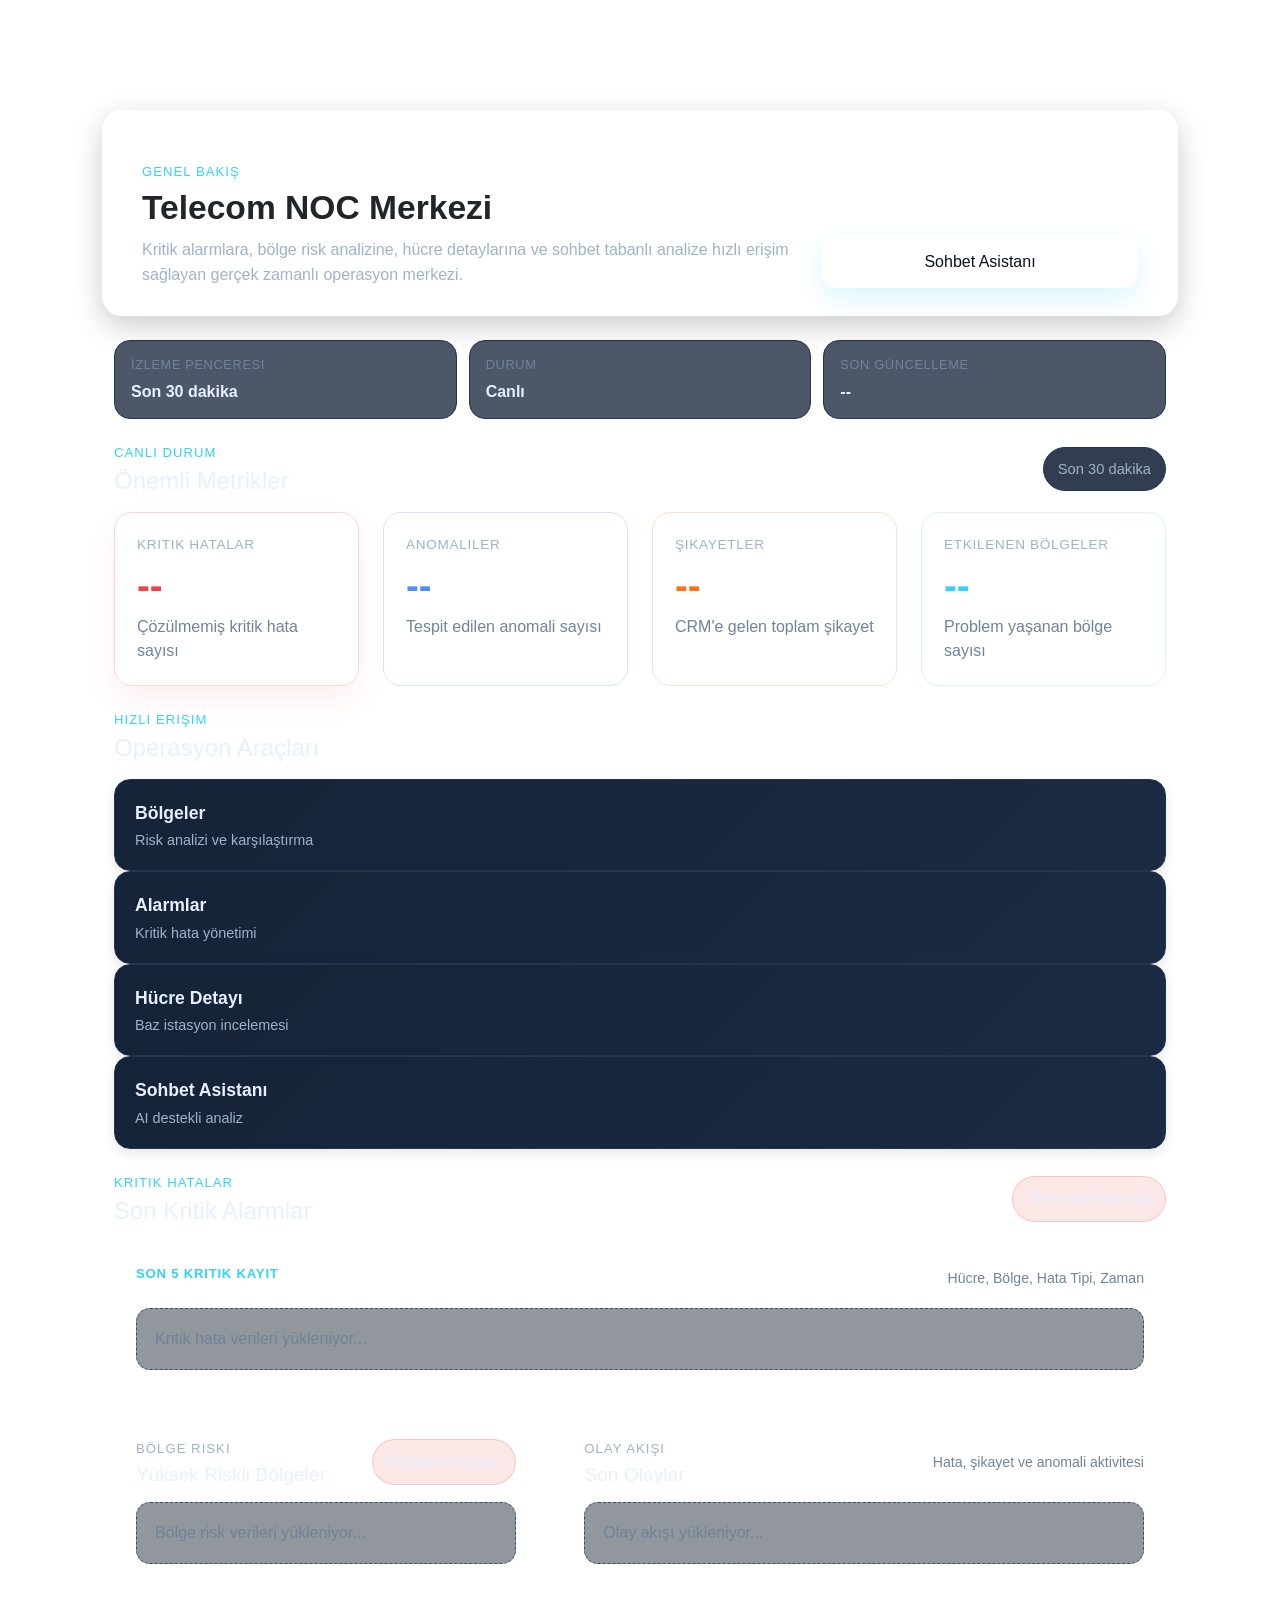
==== commit 0c80f90c: "feat(frontend): add Turkish language localization and clean stylesheet without conflicts" ====
--- a/frontend/index.html
+++ b/frontend/index.html
@@ -1,6 +1,5 @@
 <!doctype html>
 <html lang="en">
-<<<<<<< HEAD
 
 <head>
   <meta charset="UTF-8" />
@@ -179,208 +178,6 @@
     </section>
 
     <!-- <section class="quick-nav-section">
-=======
-  <head>
-    <meta charset="UTF-8" />
-    <meta name="viewport" content="width=device-width, initial-scale=1.0" />
-    <title>Telecom NOC Center - Overview</title>
-    <link
-      href="https://cdn.jsdelivr.net/npm/bootstrap@5.3.3/dist/css/bootstrap.min.css"
-      rel="stylesheet"
-    />
-    <link rel="stylesheet" href="./style.css" />
-  </head>
-
-  <body>
-    <div id="siteHeader"></div>
-
-    <main class="container py-4">
-      <header class="page-hero row align-items-end g-4">
-        <div class="col-lg-8">
-          <p class="eyebrow">Overview</p>
-          <h1 class="page-title">A real-time overview of the Telecom NOC</h1>
-          <p class="page-description">
-            This screen acts as the main operational overview, giving fast access
-            to critical alarms, regional risk, cell inspection, and chat-based analysis.
-          </p>
-        </div>
-        <div class="col-lg-4 d-flex justify-content-lg-end">
-          <a class="hero-link w-100 w-lg-auto" href="./chat.html">Open Chat Analyst</a>
-        </div>
-      </header>
-
-      <section class="ops-strip mb-4">
-        <div class="ops-strip-item">
-          <span class="ops-strip-label">Monitoring Window</span>
-          <strong>Last 30 minutes</strong>
-        </div>
-        <div class="ops-strip-item">
-          <span class="ops-strip-label">Overview Refresh</span>
-          <strong>60 sec</strong>
-        </div>
-        <div class="ops-strip-item">
-          <span class="ops-strip-label">Event Stream Refresh</span>
-          <strong>30 sec</strong>
-        </div>
-        <div class="ops-strip-item">
-          <span class="ops-strip-label">Status</span>
-          <strong data-kpi="overview_live_status">Live</strong>
-        </div>
-      </section>
-
-      <section class="mb-4">
-        <div
-          class="d-flex flex-wrap justify-content-between align-items-center gap-3 mb-3"
-        >
-          <div>
-            <p class="eyebrow mb-1">Live Overview</p>
-            <h2 class="section-title mb-0">Top KPI Cards</h2>
-          </div>
-          <div class="kpi-window-chip">Last 30 minutes</div>
-        </div>
-
-        <div class="row g-4" id="kpiCards">
-          <div class="col-md-6 col-xl-4">
-            <article class="kpi-card kpi-critical">
-              <p class="kpi-label">Open Critical Faults</p>
-              <div class="kpi-value" data-kpi="critical_open_faults">--</div>
-              <p class="kpi-meta">Unresolved CRITICAL fault count</p>
-            </article>
-          </div>
-          <div class="col-md-6 col-xl-4">
-            <article class="kpi-card kpi-anomaly">
-              <p class="kpi-label">Anomalies in 30 Minutes</p>
-              <div class="kpi-value" data-kpi="anomaly_count">--</div>
-              <p class="kpi-meta">Anomalies detected by the combined model</p>
-            </article>
-          </div>
-          <div class="col-md-6 col-xl-4">
-            <article class="kpi-card kpi-complaint">
-              <p class="kpi-label">Complaints in 30 Minutes</p>
-              <div class="kpi-value" data-kpi="complaint_count">--</div>
-              <p class="kpi-meta">Total complaint records received by CRM</p>
-            </article>
-          </div>
-          <div class="col-md-6 col-xl-4">
-            <article class="kpi-card kpi-region">
-              <p class="kpi-label">Affected Regions</p>
-              <div class="kpi-value" data-kpi="affected_region_count">--</div>
-              <p class="kpi-meta">Regions with faults, anomalies, or complaints</p>
-            </article>
-          </div>
-          <div class="col-md-6 col-xl-4">
-            <article class="kpi-card kpi-risk">
-              <p class="kpi-label">Highest-Risk Region</p>
-              <div class="kpi-value kpi-text" data-kpi="riskiest_region_name">
-                --
-              </div>
-              <p class="kpi-meta" data-kpi="riskiest_region_meta">
-                Risk score pending
-              </p>
-            </article>
-          </div>
-          <div class="col-md-6 col-xl-4">
-            <article class="kpi-card kpi-update">
-              <p class="kpi-label">Last Data Update</p>
-              <div class="kpi-value kpi-text" data-kpi="last_updated_at">
-                --
-              </div>
-              <p class="kpi-meta" data-kpi="summary_status">
-                Backend summary is loading
-              </p>
-            </article>
-          </div>
-        </div>
-      </section>
-
-      <section class="mb-4">
-        <div
-          class="d-flex flex-wrap justify-content-between align-items-center gap-3 mb-3"
-        >
-          <div>
-            <p class="eyebrow mb-1">Critical Faults</p>
-            <h2 class="section-title mb-0">Critical Alarm Summary</h2>
-          </div>
-          <a class="alarm-summary-link" href="./alarms.html">Go to all alarms</a>
-        </div>
-
-        <div class="row g-4">
-          <div class="col-lg-4">
-            <article class="overview-card critical-summary-card h-100">
-              <p class="overview-card-label">Open CRITICAL Faults</p>
-              <div
-                class="critical-summary-value"
-                data-kpi="critical_open_faults"
-              >
-                --
-              </div>
-              <p class="critical-summary-meta">
-                Unresolved critical alarms are the top operational priority.
-              </p>
-            </article>
-          </div>
-          <div class="col-lg-8">
-            <article class="overview-card h-100">
-              <div class="critical-list-header">
-                <p class="overview-card-label mb-0">Latest 5 Critical Records</p>
-                <span class="critical-list-caption"
-                  >cell_id, region, fault_type, timestamp</span
-                >
-              </div>
-              <div class="critical-list" id="criticalFaultList">
-                <div class="critical-list-empty">
-                  Critical fault data is loading...
-                </div>
-              </div>
-            </article>
-          </div>
-        </div>
-      </section>
-
-      <section class="mb-4">
-        <div class="row g-4">
-          <div class="col-xl-5">
-            <article class="overview-card h-100">
-              <div
-                class="d-flex flex-wrap justify-content-between align-items-center gap-3 mb-3"
-              >
-                <div>
-                  <p class="eyebrow mb-1">Region Risk</p>
-                  <h2 class="section-title mb-0">High-Risk Regions</h2>
-                </div>
-                <a class="alarm-summary-link" href="./regions.html"
-                  >Open Regions page</a
-                >
-              </div>
-              <div class="risk-region-list" id="riskRegionList">
-                <div class="critical-list-empty">Region risk data is loading...</div>
-              </div>
-            </article>
-          </div>
-
-          <div class="col-xl-7">
-            <article class="overview-card h-100">
-              <div
-                class="d-flex flex-wrap justify-content-between align-items-center gap-3 mb-3"
-              >
-                <div>
-                  <p class="eyebrow mb-1">Event Stream</p>
-                  <h2 class="section-title mb-0">Recent Event Stream</h2>
-                </div>
-                <span class="critical-list-caption"
-                  >fault, complaint, and anomaly activity</span
-                >
-              </div>
-              <div class="event-stream-list" id="eventStreamList">
-                <div class="critical-list-empty">Event stream is loading...</div>
-              </div>
-            </article>
-          </div>
-        </div>
-      </section>
-
-      <!-- <section class="quick-nav-section">
->>>>>>> c47e62281278f6873203c26014fa3e1fb02e2400
       <div class="d-flex flex-wrap justify-content-between align-items-center gap-3 mb-3">
         <div>
           <p class="eyebrow mb-1">Quick Navigation</p>
@@ -408,7 +205,6 @@
         </a>
       </div>
     </section> -->
-<<<<<<< HEAD
   </main>
 
   <div id="siteFooter"></div>
@@ -419,14 +215,3 @@
 </body>
 
 </html>
-=======
-    </main>
-
-    <div id="siteFooter"></div>
-
-    <script src="https://cdn.jsdelivr.net/npm/bootstrap@5.3.3/dist/js/bootstrap.bundle.min.js"></script>
-    <script src="./js/main.js"></script>
-    <script src="./js/overview.js"></script>
-  </body>
-</html>
->>>>>>> c47e62281278f6873203c26014fa3e1fb02e2400
